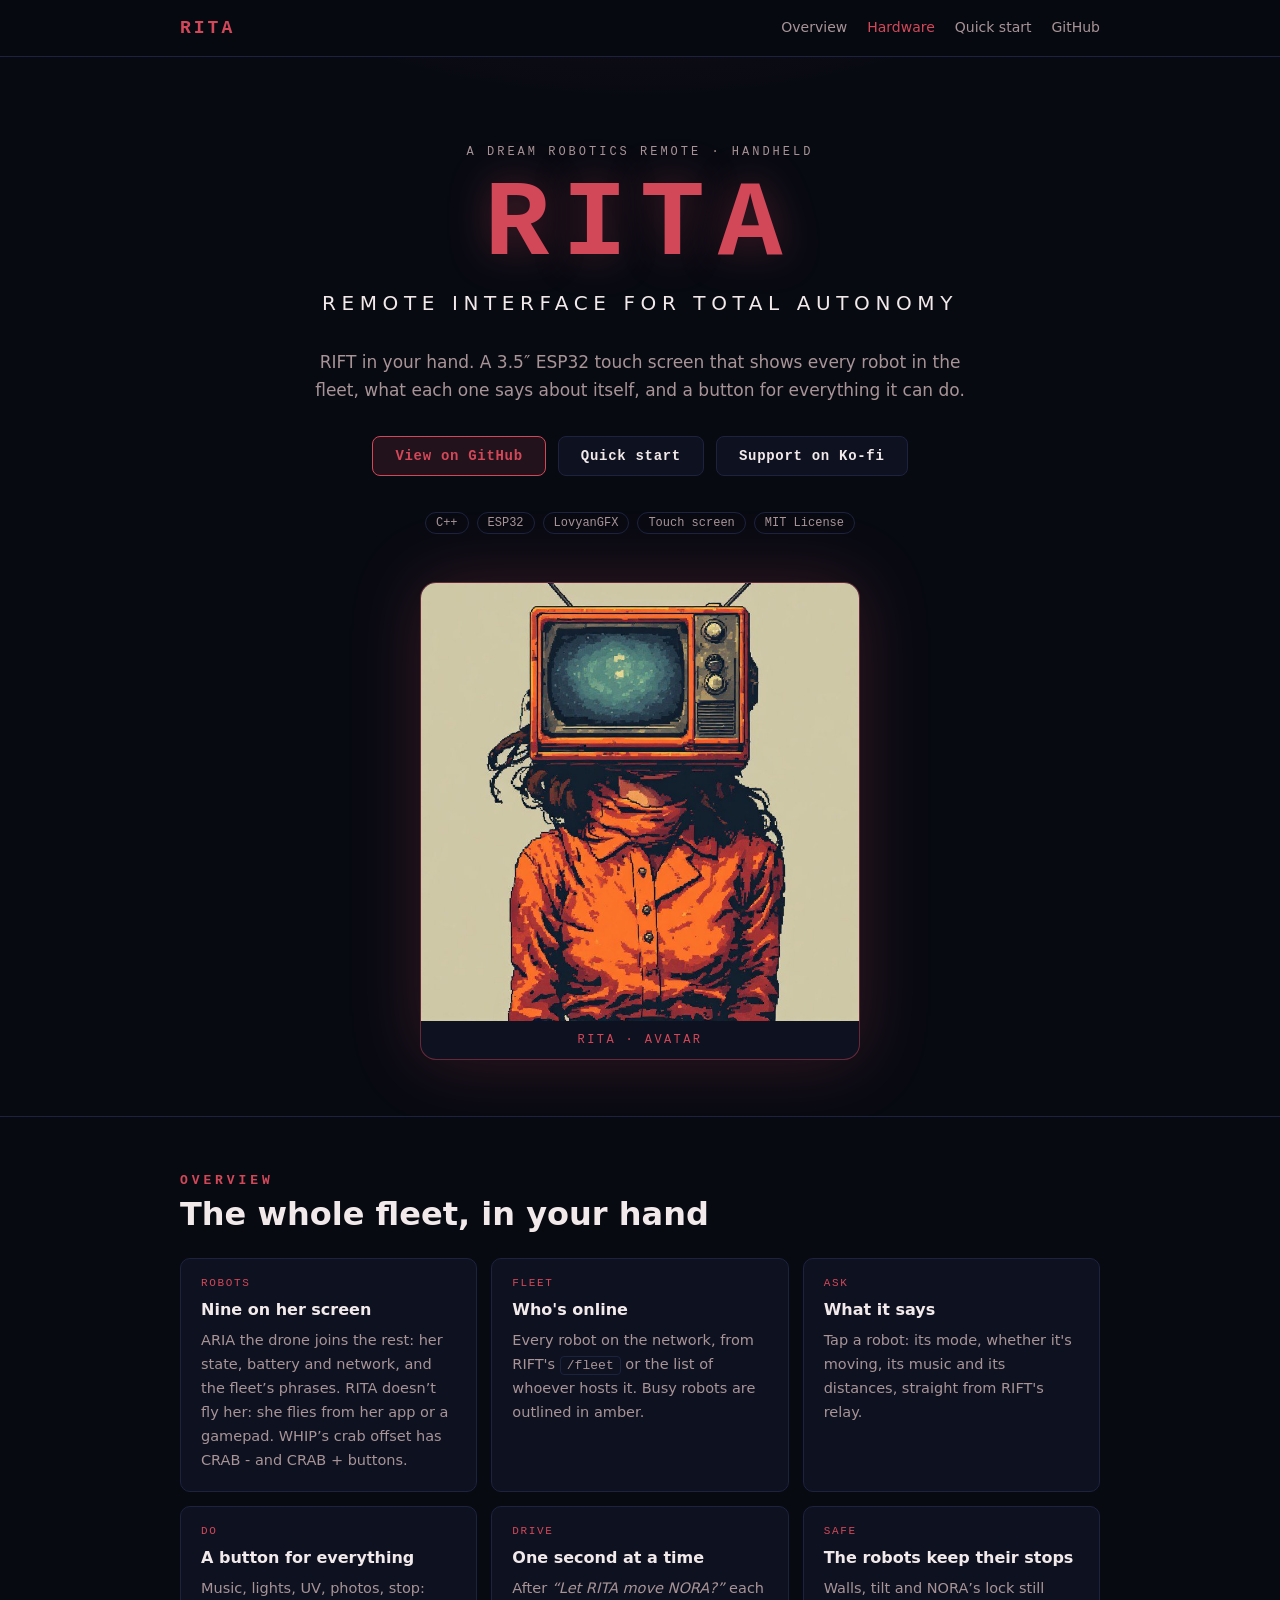
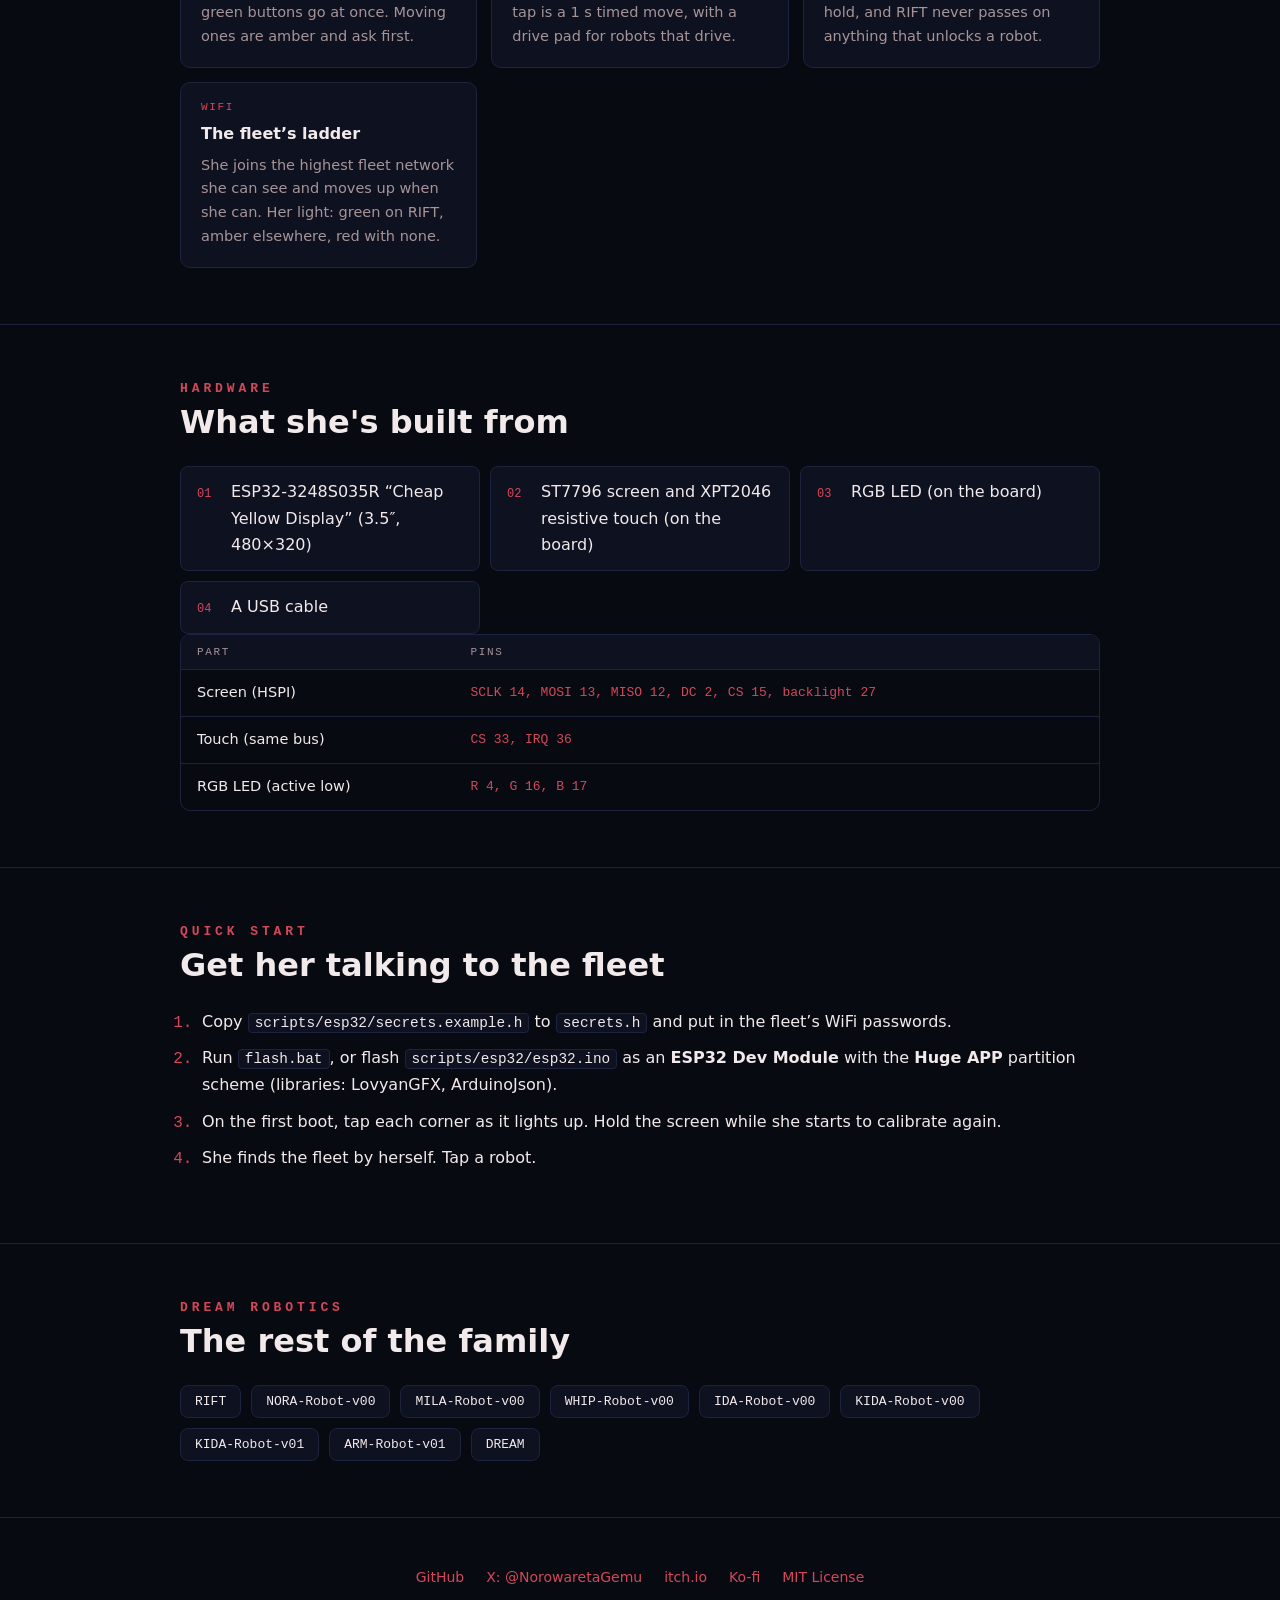
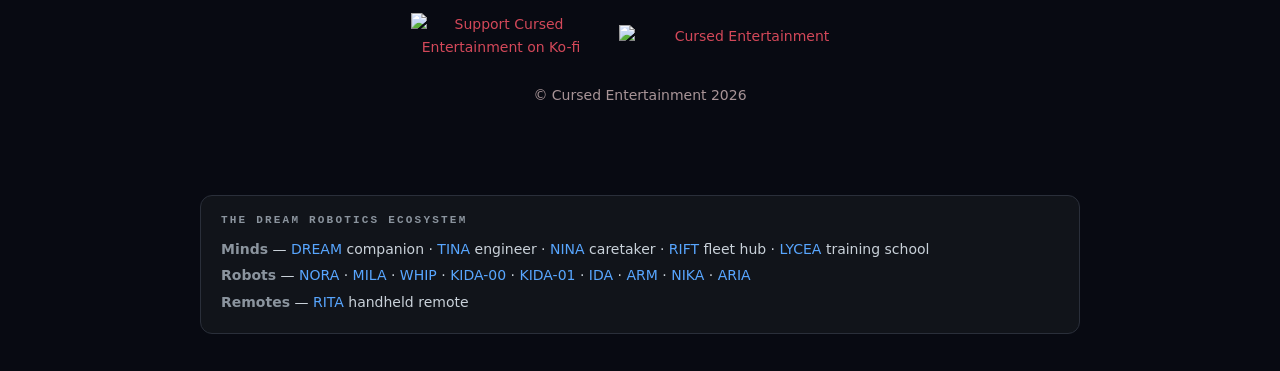
==== index.html @ f663ae36 "RITA: ARIA on her home screen (5 x 2), her state and phrases, no flying Co-Authored-By: Claude Opus " ====
<!DOCTYPE html>
<html lang="en">
<head>
<meta charset="utf-8">
<meta name="viewport" content="width=device-width, initial-scale=1">
<title>RITA — Remote Interface for Total Autonomy</title>
<meta name="description" content="RITA is a 3.5-inch ESP32 touch-screen remote for the DREAM Robotics fleet: every robot online, what each one says, and a button for everything it can do, through RIFT.">
<meta name="color-scheme" content="dark">
<meta property="og:title" content="RITA — Remote Interface for Total Autonomy">
<meta property="og:description" content="RIFT in your hand: a 3.5-inch ESP32 touch-screen remote for the DREAM Robotics fleet.">
<meta property="og:type" content="website">
<meta property="og:image" content="images/rita_avatar.jpg">
<link rel="icon" href="site/favicon.ico" sizes="any">
<link rel="apple-touch-icon" href="site/apple-touch-icon.png">
<link rel="stylesheet" href="site/style.css">
<script src="site/site.js" defer></script>
</head>
<body>

<nav aria-label="Primary">
  <div class="wrap">
    <a class="brand" href="#top">RITA</a>
    <ul>
      <li><a href="#overview">Overview</a></li>
      <li><a href="#hardware">Hardware</a></li>
      <li><a href="#quickstart">Quick start</a></li>
      <li><a href="https://github.com/CursedPrograms/RITA">GitHub</a></li>
    </ul>
  </div>
</nav>

<header class="hero" id="top">
  <div class="wrap">
    <div class="eyebrow">A DREAM Robotics Remote &middot; Handheld</div>
    <h1>RITA</h1>
    <p class="tagline">Remote Interface for Total Autonomy</p>
    <p class="lede">RIFT in your hand. A 3.5&Prime; ESP32 touch screen that shows every robot in the fleet, what each one says about itself, and a button for everything it can do.</p>
    <div class="cta">
      <a class="btn primary" href="https://github.com/CursedPrograms/RITA">View on GitHub</a>
      <a class="btn" href="#quickstart">Quick start</a>
      <a class="btn" href="https://ko-fi.com/cursedentertainment">Support on Ko-fi</a>
    </div>
    <div class="tags" aria-label="Technologies">
      <span class="tag">C++</span>
      <span class="tag">ESP32</span>
      <span class="tag">LovyanGFX</span>
      <span class="tag">Touch screen</span>
      <span class="tag">MIT License</span>
    </div>
    <figure class="avatar">
      <img src="images/rita_avatar.jpg" alt="RITA: a girl in an orange shirt with an old orange TV for a head" width="768" height="768">
      <figcaption>RITA &middot; avatar</figcaption>
    </figure>
  </div>
</header>

<main>

<section id="overview">
  <div class="wrap">
    <h2>Overview</h2>
    <h3 class="title">The whole fleet, in your hand</h3>
    <div class="grid cols-3">
      <div class="card">
        <span class="k">Robots</span>
        <h4>Nine on her screen</h4>
        <p>ARIA the drone joins the rest: her state, battery and network, and the fleet&rsquo;s phrases. RITA doesn&rsquo;t fly her: she flies from her app or a gamepad. WHIP&rsquo;s crab offset has CRAB - and CRAB + buttons.</p>
      </div>
      <div class="card">
        <span class="k">Fleet</span>
        <h4>Who's online</h4>
        <p>Every robot on the network, from RIFT's <code>/fleet</code> or the list of whoever hosts it. Busy robots are outlined in amber.</p>
      </div>
      <div class="card">
        <span class="k">Ask</span>
        <h4>What it says</h4>
        <p>Tap a robot: its mode, whether it's moving, its music and its distances, straight from RIFT's relay.</p>
      </div>
      <div class="card">
        <span class="k">Do</span>
        <h4>A button for everything</h4>
        <p>Music, lights, UV, photos, stop: green buttons go at once. Moving ones are amber and ask first.</p>
      </div>
      <div class="card">
        <span class="k">Drive</span>
        <h4>One second at a time</h4>
        <p>After <em>&ldquo;Let RITA move NORA?&rdquo;</em> each tap is a 1&nbsp;s timed move, with a drive pad for robots that drive.</p>
      </div>
      <div class="card">
        <span class="k">Safe</span>
        <h4>The robots keep their stops</h4>
        <p>Walls, tilt and NORA&rsquo;s lock still hold, and RIFT never passes on anything that unlocks a robot.</p>
      </div>
      <div class="card">
        <span class="k">WiFi</span>
        <h4>The fleet&rsquo;s ladder</h4>
        <p>She joins the highest fleet network she can see and moves up when she can. Her light: green on RIFT, amber elsewhere, red with none.</p>
      </div>
    </div>
  </div>
</section>

<section id="hardware">
  <div class="wrap">
    <h2>Hardware</h2>
    <h3 class="title">What she's built from</h3>
    <ol class="parts">
      <li><span class="n">01</span> ESP32-3248S035R &ldquo;Cheap Yellow Display&rdquo; (3.5&Prime;, 480&times;320)</li>
      <li><span class="n">02</span> ST7796 screen and XPT2046 resistive touch (on the board)</li>
      <li><span class="n">03</span> RGB LED (on the board)</li>
      <li><span class="n">04</span> A USB cable</li>
    </ol>
    <div class="table-wrap">
      <table>
        <thead><tr><th>Part</th><th>Pins</th></tr></thead>
        <tbody>
          <tr><td>Screen (HSPI)</td><td class="mono">SCLK 14, MOSI 13, MISO 12, DC 2, CS 15, backlight 27</td></tr>
          <tr><td>Touch (same bus)</td><td class="mono">CS 33, IRQ 36</td></tr>
          <tr><td>RGB LED (active low)</td><td class="mono">R 4, G 16, B 17</td></tr>
        </tbody>
      </table>
    </div>
  </div>
</section>

<section id="quickstart">
  <div class="wrap">
    <h2>Quick start</h2>
    <h3 class="title">Get her talking to the fleet</h3>
    <ol class="steps">
      <li>Copy <code>scripts/esp32/secrets.example.h</code> to <code>secrets.h</code> and put in the fleet&rsquo;s WiFi passwords.</li>
      <li>Run <code>flash.bat</code>, or flash <code>scripts/esp32/esp32.ino</code> as an <b>ESP32 Dev Module</b> with the <b>Huge APP</b> partition scheme (libraries: LovyanGFX, ArduinoJson).</li>
      <li>On the first boot, tap each corner as it lights up. Hold the screen while she starts to calibrate again.</li>
      <li>She finds the fleet by herself. Tap a robot.</li>
    </ol>
  </div>
</section>

<section id="related">
  <div class="wrap">
    <h2>DREAM Robotics</h2>
    <h3 class="title">The rest of the family</h3>
    <div class="related">
      <a href="https://github.com/CursedPrograms/RIFT">RIFT</a>
      <a href="https://github.com/CursedPrograms/NORA-Robot-v00">NORA-Robot-v00</a>
      <a href="https://github.com/CursedPrograms/MILA-Robot-v00">MILA-Robot-v00</a>
      <a href="https://github.com/CursedPrograms/WHIP-Robot-v00">WHIP-Robot-v00</a>
      <a href="https://github.com/CursedPrograms/IDA-Robot-v00">IDA-Robot-v00</a>
      <a href="https://github.com/CursedPrograms/KIDA-Robot-v00">KIDA-Robot-v00</a>
      <a href="https://github.com/CursedPrograms/KIDA-Robot-v01">KIDA-Robot-v01</a>
      <a href="https://github.com/CursedPrograms/ARM-Robot-v01">ARM-Robot-v01</a>
      <a href="https://github.com/CursedPrograms/DREAM">DREAM</a>
    </div>
  </div>
</section>

</main>

<footer>
  <div class="wrap">
    <div class="links">
      <a href="https://github.com/CursedPrograms/RITA">GitHub</a>
      <a href="https://x.com/NorowaretaGemu">X: @NorowaretaGemu</a>
      <a href="https://cursed-entertainment.itch.io/">itch.io</a>
      <a href="https://ko-fi.com/cursedentertainment">Ko-fi</a>
      <a href="https://github.com/CursedPrograms/RITA/blob/main/LICENSE">MIT License</a>
    </div>

    <div class="logos">
      <a href="https://ko-fi.com/cursedentertainment">
        <img src="https://ko-fi.com/img/githubbutton_sm.svg" alt="Support Cursed Entertainment on Ko-fi" width="180" loading="lazy">
      </a>
      <a href="https://cursed-entertainment.itch.io/">
        <img src="https://github.com/CursedPrograms/cursedentertainment/raw/main/images/logos/logo-wide-grey.png" alt="Cursed Entertainment" width="250" loading="lazy">
      </a>
    </div>

    <div>&copy; Cursed Entertainment 2026</div>
  </div>
</footer>

<!-- DREAM-ECOSYSTEM:START -->
<section class="eco">
  <div class="eco-title">The DREAM Robotics ecosystem</div>
  <div><strong>Minds</strong> — <a href="https://github.com/CursedPrograms/DREAM">DREAM</a> companion · <a href="https://github.com/CursedPrograms/TINA">TINA</a> engineer · <a href="https://github.com/CursedPrograms/NINA">NINA</a> caretaker · <a href="https://github.com/CursedPrograms/RIFT">RIFT</a> fleet hub · <a href="https://github.com/CursedPrograms/LYCEA">LYCEA</a> training school</div>
  <div><strong>Robots</strong> — <a href="https://github.com/CursedPrograms/NORA-Robot-v00">NORA</a> · <a href="https://github.com/CursedPrograms/MILA-Robot-v00">MILA</a> · <a href="https://github.com/CursedPrograms/WHIP-Robot-v00">WHIP</a> · <a href="https://github.com/CursedPrograms/KIDA-Robot-v00">KIDA-00</a> · <a href="https://github.com/CursedPrograms/KIDA-Robot-v01">KIDA-01</a> · <a href="https://github.com/CursedPrograms/IDA-Robot-v00">IDA</a> · <a href="https://github.com/CursedPrograms/ARM-Robot-v01">ARM</a> · <a href="https://github.com/CursedPrograms/NIKA-Robot-v00">NIKA</a> · <a href="https://github.com/CursedPrograms/ARIA-Robot-v00">ARIA</a></div>
  <div><strong>Remotes</strong> — <a href="https://github.com/CursedPrograms/RITA">RITA</a> handheld remote</div>
</section>
<!-- DREAM-ECOSYSTEM:END -->
</body>
</html>
---- site/style.css ----
/* DREAM Robotics site stylesheet. Colours come from colour_scheme.xml
   (regenerate the site after editing it); layout is shared by every robot. */
:root {
  --bg: #080A12;
  --panel: #0E1120;
  --border: #1D223F;
  --accent: #D34859;
  --accent2: #1A7BD9;
  --green: #00ff88;
  --text: #F2E9EA;
  --sub: #A89497;
  --glow: 211, 72, 89;
  --glow2: 26, 123, 217;
  --mono: ui-monospace, "Cascadia Code", Consolas, "SF Mono", Menlo, monospace;
  --sans: system-ui, -apple-system, "Segoe UI", Roboto, sans-serif;
}
* { box-sizing: border-box; }
html { scroll-behavior: smooth; }
body {
  margin: 0;
  background: var(--bg);
  color: var(--text);
  font: 16px/1.65 var(--sans);
  -webkit-font-smoothing: antialiased;
}
a { color: var(--accent); text-decoration: none; }
a:hover { text-decoration: underline; }
a:focus-visible, .btn:focus-visible { outline: 2px solid var(--accent); outline-offset: 3px; border-radius: 4px; }
code, pre, .mono { font-family: var(--mono); }
.wrap { max-width: 960px; margin: 0 auto; padding: 0 20px; }

/* nav */
nav {
  position: sticky; top: 0; z-index: 10;
  background: rgba(8, 10, 18, .85);
  backdrop-filter: blur(8px);
  border-bottom: 1px solid var(--border);
}
nav .wrap { display: flex; align-items: center; justify-content: space-between; height: 56px; gap: 16px; }
nav .brand { font: 700 18px var(--mono); letter-spacing: 3px; color: var(--accent); }
nav ul { display: flex; gap: 20px; list-style: none; margin: 0; padding: 0; font-size: 14px; }
nav ul a { color: var(--sub); }
nav ul a:hover { color: var(--text); text-decoration: none; }
@media (max-width: 640px) { nav ul li:not(:last-child) { display: none; } }

/* hero */
header.hero { padding: 88px 0 56px; text-align: center; position: relative; overflow: hidden; }
header.hero::before {
  content: ""; position: absolute; inset: -40% 0 auto 0; height: 520px; z-index: -1;
  background: radial-gradient(ellipse at 50% 30%, rgba(var(--glow), .16), transparent 60%),
              radial-gradient(ellipse at 75% 20%, rgba(var(--glow2), .13), transparent 55%);
}
.eyebrow { font: 12px var(--mono); letter-spacing: 3px; color: var(--sub); text-transform: uppercase; }
h1 {
  margin: 12px 0 8px;
  font: 800 clamp(56px, 12vw, 108px)/1 var(--mono);
  letter-spacing: .12em;
  color: var(--accent);
  text-shadow: 0 0 40px rgba(var(--glow), .35);
}
.tagline { font-size: clamp(15px, 2.6vw, 20px); color: var(--text); letter-spacing: .28em; text-transform: uppercase; margin: 0 0 28px; }
.lede { max-width: 660px; margin: 0 auto 32px; color: var(--sub); font-size: 17px; }
.cta { display: flex; flex-wrap: wrap; gap: 12px; justify-content: center; }
.btn {
  display: inline-block; padding: 11px 22px; border-radius: 8px;
  border: 1px solid var(--border); background: var(--panel); color: var(--text);
  font: 600 14px var(--mono); letter-spacing: .05em; transition: border-color .15s, background .15s;
}
.btn:hover { border-color: var(--accent); text-decoration: none; }
.btn.primary { background: rgba(var(--glow), .12); border-color: var(--accent); color: var(--accent); }
.tags { display: flex; flex-wrap: wrap; gap: 8px; justify-content: center; margin-top: 36px; }
.tag { font: 12px var(--mono); color: var(--sub); border: 1px solid var(--border); padding: 3px 10px; border-radius: 999px; }

/* photos */
.photos { display: grid; grid-template-columns: repeat(auto-fit, minmax(200px, 1fr)); gap: 14px; margin-top: 48px; }
.avatar { margin: 48px auto 0; max-width: 440px; background: var(--panel); border: 1px solid rgba(var(--glow), .45); border-radius: 16px; overflow: hidden; box-shadow: 0 0 70px rgba(var(--glow), .22); }
.avatar.wide { max-width: 620px; }
.avatar img { display: block; width: 100%; height: auto; }
.avatar figcaption { font: 12px var(--mono); letter-spacing: .2em; text-transform: uppercase; color: var(--accent); padding: 12px 16px; }
.photos.single { grid-template-columns: minmax(0, 380px); justify-content: center; }
.screens { display: grid; gap: 14px; grid-template-columns: repeat(auto-fill, minmax(300px, 1fr)); align-items: start; }
.screens .shot { margin: 0; }
.dot { display: inline-block; width: 10px; height: 10px; border-radius: 50%; margin-right: 8px; vertical-align: middle; }
.yes { color: var(--green); }
.no { color: #6B575A; }
nav ul a.active { color: var(--accent); }
.spaced { margin-top: 16px; }
.shot.narrow { max-width: 320px; }
.dot.red { background: #e5484d; }
.dot.green { background: #46a758; }
.dot.yellow { background: #f5d90a; }
.dot.blue { background: #3e63dd; }

/* error pages (404 / 500) */
.error { padding: 88px 0 72px; text-align: center; position: relative; overflow: hidden; }
.error::before {
  content: ""; position: absolute; inset: -30% 0 auto 0; height: 520px; z-index: -1;
  background: radial-gradient(ellipse at 50% 30%, rgba(var(--glow), .16), transparent 60%);
}
.error .face { display: block; width: 168px; height: 168px; margin: 0 auto 28px; border-radius: 50%; object-fit: cover;
  border: 2px solid rgba(var(--glow), .55); box-shadow: 0 0 60px rgba(var(--glow), .25); }
.error .code { font: 800 clamp(88px, 20vw, 168px)/1 var(--mono); letter-spacing: .08em; color: var(--accent);
  text-shadow: 0 0 40px rgba(var(--glow), .35); margin: 0 auto 12px; max-width: none; text-align: center; text-indent: .08em; }
.error h1 { font-size: clamp(22px, 4vw, 30px); letter-spacing: normal; text-shadow: none; color: var(--text); margin: 0 0 12px; font-family: var(--sans); font-weight: 700; }
.error p { color: var(--sub); max-width: 520px; margin: 0 auto 28px; }
.error code { word-break: break-all; }
.photos figure { margin: 0; background: var(--panel); border: 1px solid var(--border); border-radius: 12px; overflow: hidden; }
.photos img { display: block; width: 100%; height: auto; aspect-ratio: 1; object-fit: cover; }
.photos figcaption { font: 12px var(--mono); letter-spacing: .15em; text-transform: uppercase; color: var(--sub); padding: 10px 14px; }
.shot { margin: 24px 0 0; background: var(--panel); border: 1px solid var(--border); border-radius: 12px; overflow: hidden; }
.shot img { display: block; width: 100%; height: auto; }
.shot figcaption { font: 12px var(--mono); letter-spacing: .15em; text-transform: uppercase; color: var(--sub); padding: 10px 14px; }

/* sections */
section { padding: 56px 0; border-top: 1px solid var(--border); }
h2 { margin: 0 0 6px; font: 700 13px var(--mono); letter-spacing: .3em; text-transform: uppercase; color: var(--accent); }
h3.title { margin: 0 0 24px; font-size: clamp(24px, 4vw, 32px); line-height: 1.25; }
h3.sub { margin: 40px 0 16px; font-size: 22px; line-height: 1.25; }
p { margin: 0 0 16px; }
.muted { color: var(--sub); }

.grid { display: grid; gap: 14px; }
.grid.cols-3 { grid-template-columns: repeat(auto-fill, minmax(260px, 1fr)); }
.grid.cols-2 { grid-template-columns: repeat(auto-fill, minmax(300px, 1fr)); }
.card { background: var(--panel); border: 1px solid var(--border); border-radius: 10px; padding: 18px 20px; }
.card h4 { margin: 0 0 6px; font-size: 16px; }
.card p { margin: 0; color: var(--sub); font-size: 14.5px; }
.card .k { font: 11px var(--mono); letter-spacing: .15em; color: var(--accent); text-transform: uppercase; margin-bottom: 8px; display: block; }

/* hardware list */
.parts { list-style: none; margin: 0; padding: 0; display: grid; gap: 10px; grid-template-columns: repeat(auto-fill, minmax(260px, 1fr)); }
.parts li {
  background: var(--panel); border: 1px solid var(--border); border-radius: 8px;
  padding: 12px 16px; display: flex; align-items: baseline; gap: 12px;
}
.parts .n { font: 12px var(--mono); color: var(--accent); min-width: 22px; }

/* modes */
.mode { border-left: 3px solid var(--accent); }
.mode:nth-child(2) { border-left-color: var(--accent2); }
.mode:nth-child(3) { border-left-color: var(--green); }
.mode:nth-child(4) { border-left-color: var(--sub); }
kbd {
  font: 12px var(--mono); background: var(--bg); border: 1px solid var(--border);
  border-bottom-width: 2px; border-radius: 5px; padding: 1px 6px; color: var(--text);
}

/* code */
pre {
  background: var(--panel); border: 1px solid var(--border); border-radius: 10px;
  padding: 16px 18px; overflow-x: auto; font-size: 13.5px; line-height: 1.6; margin: 0 0 16px;
}
pre .c { color: #6B575A; }
pre .p { color: var(--accent); user-select: none; }
:not(pre) > code { background: var(--panel); border: 1px solid var(--border); border-radius: 4px; padding: 1px 6px; font-size: .9em; }

/* steps */
ol.steps { margin: 0 0 16px; padding-left: 22px; }
ol.steps li { margin-bottom: 10px; }
ol.steps li::marker { color: var(--accent); font-family: var(--mono); }

/* callout */
.note { background: rgba(var(--glow), .07); border: 1px solid rgba(var(--glow), .35); border-radius: 10px; padding: 14px 18px; margin: 16px 0 0; font-size: 14.5px; }
.note strong { color: var(--accent); }

/* table */
.table-wrap { overflow-x: auto; border: 1px solid var(--border); border-radius: 10px; }
table { border-collapse: collapse; width: 100%; font-size: 14.5px; }
th, td { text-align: left; padding: 11px 16px; border-bottom: 1px solid var(--border); }
th { font: 11px var(--mono); letter-spacing: .15em; text-transform: uppercase; color: var(--sub); background: var(--panel); white-space: nowrap; }
tr:last-child td { border-bottom: 0; }
td.mono { color: var(--accent); font-size: 13px; white-space: nowrap; }

/* related */
.related { display: flex; flex-wrap: wrap; gap: 10px; }
.related a { font: 13px var(--mono); border: 1px solid var(--border); background: var(--panel); border-radius: 8px; padding: 8px 14px; color: var(--text); }
.related a:hover { border-color: var(--accent); text-decoration: none; }

/* footer */
footer { border-top: 1px solid var(--border); padding: 48px 0 56px; text-align: center; color: var(--sub); font-size: 14px; }
footer .logos { display: flex; flex-wrap: wrap; align-items: center; justify-content: center; gap: 28px; margin: 24px 0; }
footer .logos img { display: block; height: auto; max-width: 100%; }
footer .links { display: flex; flex-wrap: wrap; gap: 8px 22px; justify-content: center; margin-bottom: 8px; }

@media (prefers-reduced-motion: reduce) { html { scroll-behavior: auto; } .btn { transition: none; } }

/* The DREAM Robotics ecosystem links (the DREAM-ECOSYSTEM block at the end of index.html) */
section.eco { max-width: 880px; margin: 32px auto; padding: 18px 20px; border: 1px solid #2a2f3a; border-radius: 12px;
  background: #11141a; color: #c9d1d9; font-family: system-ui, Segoe UI, sans-serif; font-size: 14px; line-height: 1.9; }
section.eco .eco-title { font: 600 11px ui-monospace, Consolas, monospace; letter-spacing: .2em; text-transform: uppercase;
  color: #8b949e; margin-bottom: 10px; }
section.eco strong { color: #8b949e; }
section.eco a { color: #58a6ff; text-decoration: none; }
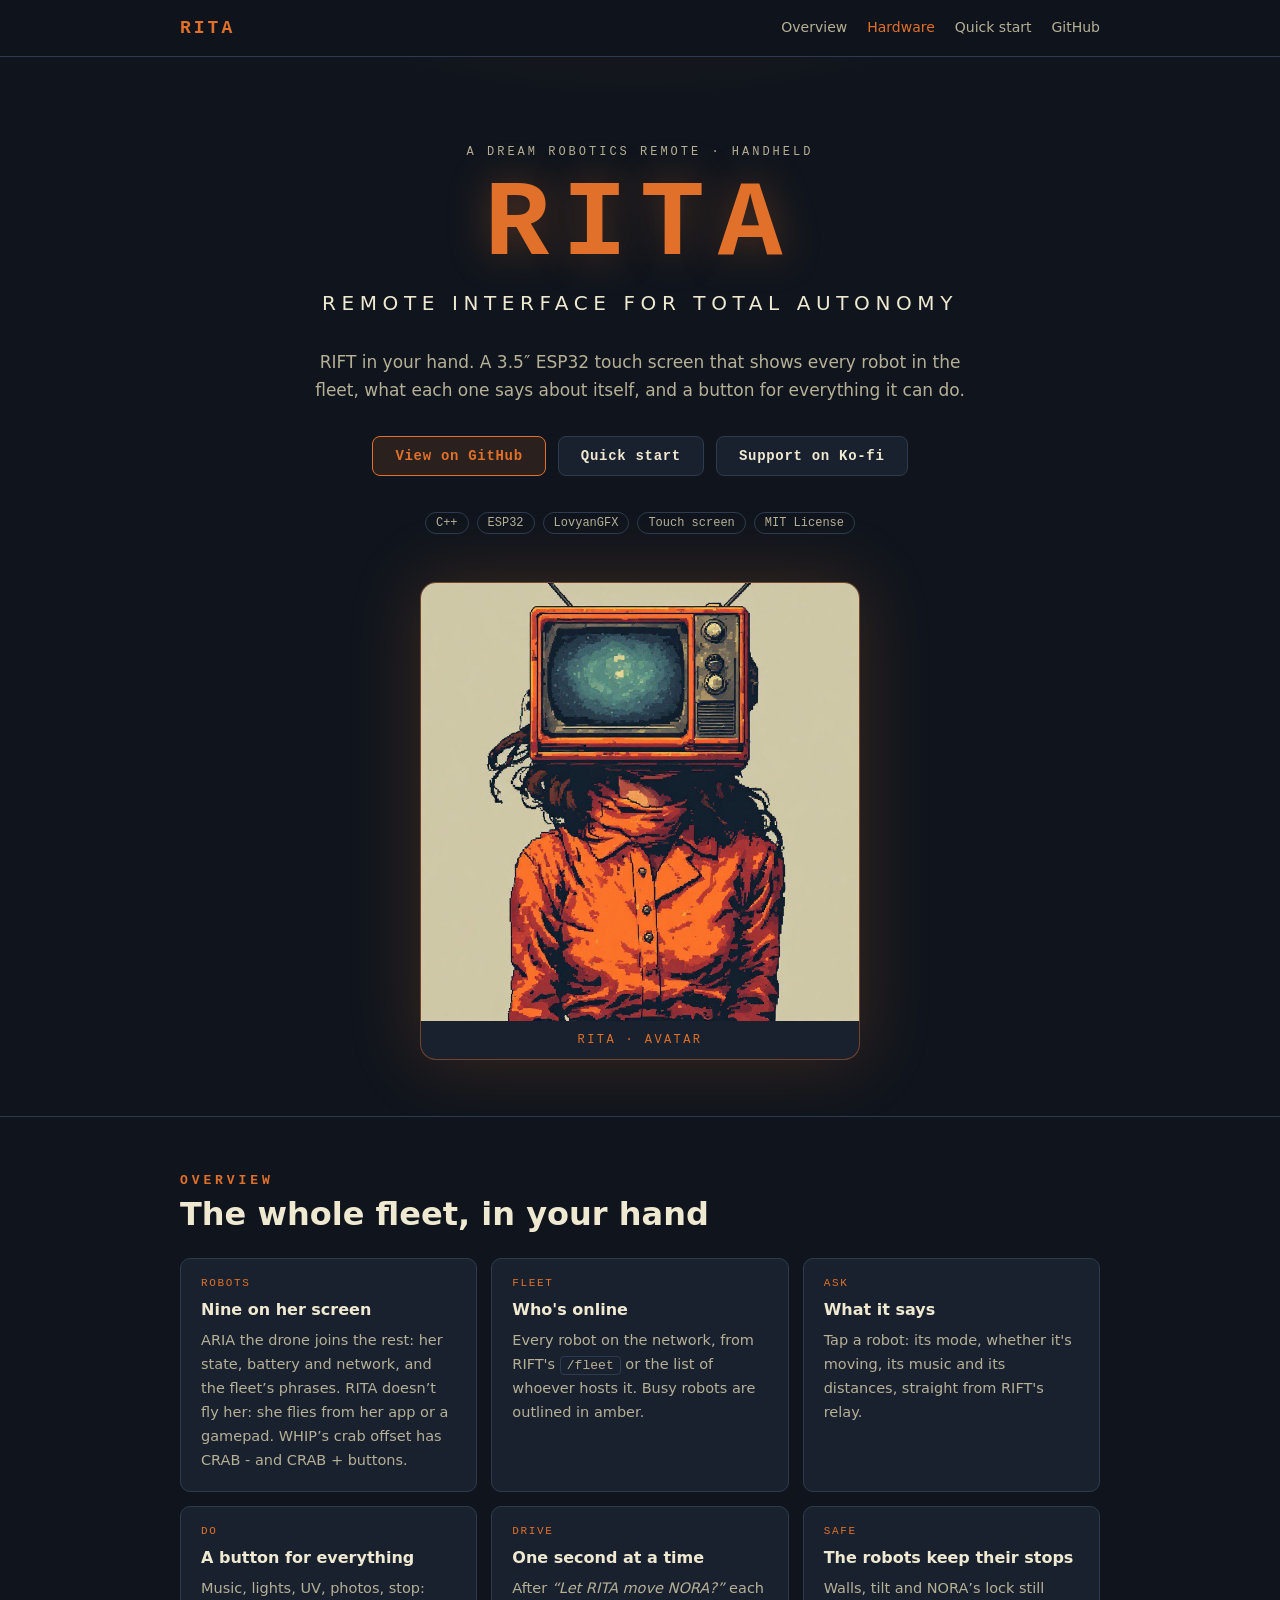
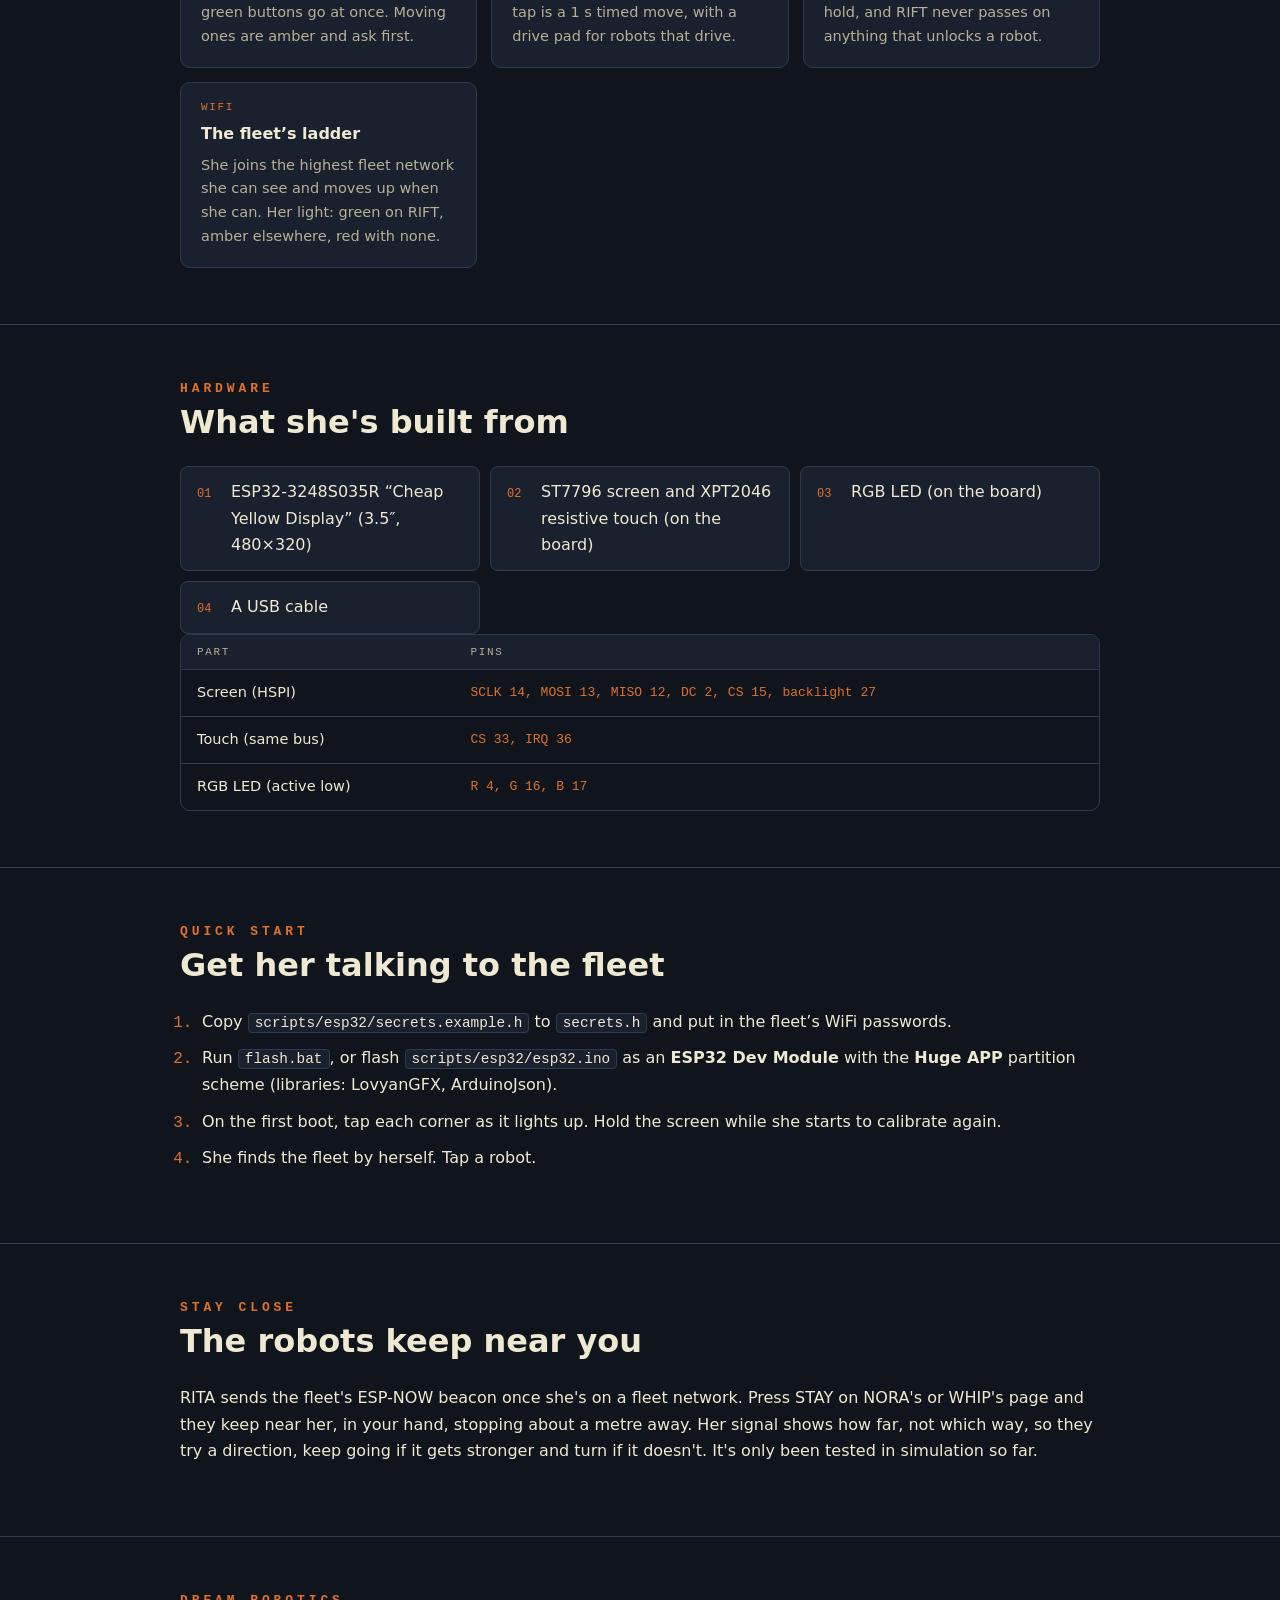
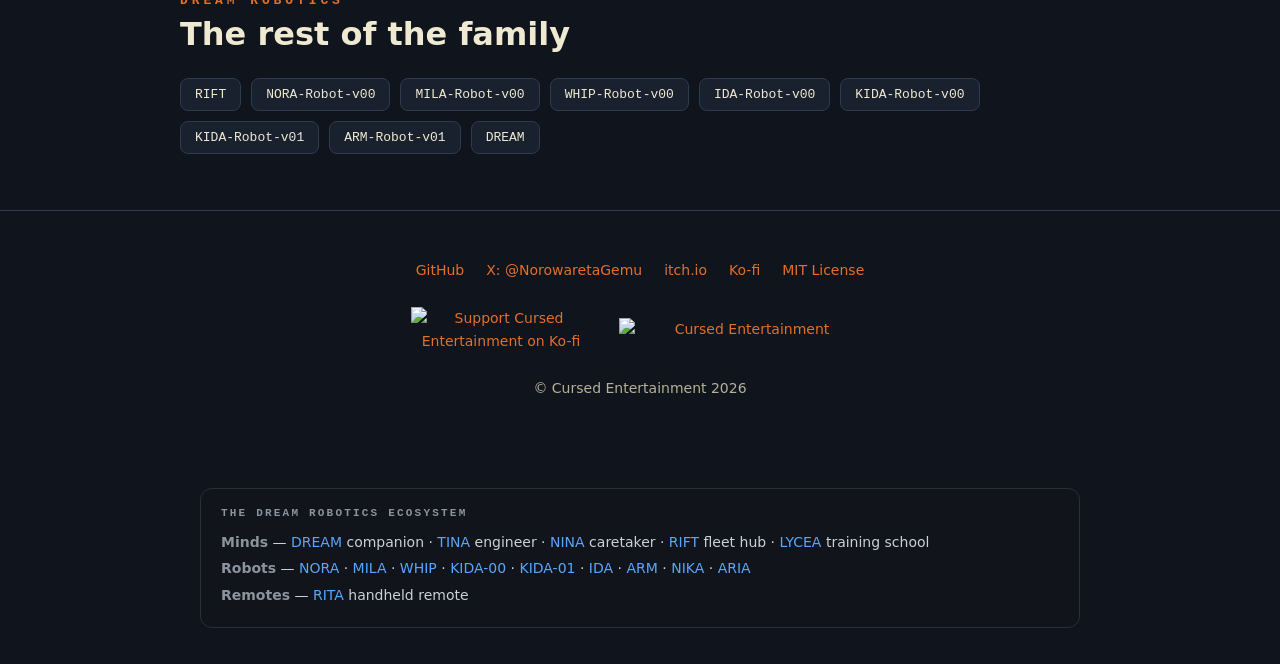
==== commit 3ee4b864: "Site and README: the Windows app and what's new Co-Authored-By: Claude Opus 5.5 <noreply@anthropic.c" ====
--- a/index.html
+++ b/index.html
@@ -136,6 +136,14 @@
   </div>
 </section>
 
+<section id="stay">
+  <div class="wrap">
+    <h2>Stay close</h2>
+    <h3 class="title">The robots keep near you</h3>
+    <p>RITA sends the fleet's ESP-NOW beacon once she's on a fleet network. Press STAY on NORA's or WHIP's page and they keep near her, in your hand, stopping about a metre away. Her signal shows how far, not which way, so they try a direction, keep going if it gets stronger and turn if it doesn't. It's only been tested in simulation so far.</p>
+  </div>
+</section>
+
 <section id="related">
   <div class="wrap">
     <h2>DREAM Robotics</h2>
@@ -182,9 +190,9 @@
 <!-- DREAM-ECOSYSTEM:START -->
 <section class="eco">
   <div class="eco-title">The DREAM Robotics ecosystem</div>
-  <div><strong>Minds</strong> — <a href="https://github.com/CursedPrograms/DREAM">DREAM</a> companion · <a href="https://github.com/CursedPrograms/TINA">TINA</a> engineer · <a href="https://github.com/CursedPrograms/NINA">NINA</a> caretaker · <a href="https://github.com/CursedPrograms/RIFT">RIFT</a> fleet hub · <a href="https://github.com/CursedPrograms/LYCEA">LYCEA</a> training school</div>
-  <div><strong>Robots</strong> — <a href="https://github.com/CursedPrograms/NORA-Robot-v00">NORA</a> · <a href="https://github.com/CursedPrograms/MILA-Robot-v00">MILA</a> · <a href="https://github.com/CursedPrograms/WHIP-Robot-v00">WHIP</a> · <a href="https://github.com/CursedPrograms/KIDA-Robot-v00">KIDA-00</a> · <a href="https://github.com/CursedPrograms/KIDA-Robot-v01">KIDA-01</a> · <a href="https://github.com/CursedPrograms/IDA-Robot-v00">IDA</a> · <a href="https://github.com/CursedPrograms/ARM-Robot-v01">ARM</a> · <a href="https://github.com/CursedPrograms/NIKA-Robot-v00">NIKA</a> · <a href="https://github.com/CursedPrograms/ARIA-Robot-v00">ARIA</a></div>
-  <div><strong>Remotes</strong> — <a href="https://github.com/CursedPrograms/RITA">RITA</a> handheld remote</div>
+  <div><strong>Minds</strong> — <a href="https://cursedprograms.github.io/DREAM/">DREAM</a> companion · <a href="https://cursedprograms.github.io/TINA/">TINA</a> engineer · <a href="https://cursedprograms.github.io/NINA/">NINA</a> caretaker · <a href="https://cursedprograms.github.io/RIFT/">RIFT</a> fleet hub · <a href="https://github.com/CursedPrograms/LYCEA">LYCEA</a> training school</div>
+  <div><strong>Robots</strong> — <a href="https://cursedprograms.github.io/NORA-Robot-v00/">NORA</a> · <a href="https://cursedprograms.github.io/MILA-Robot-v00/">MILA</a> · <a href="https://cursedprograms.github.io/WHIP-Robot-v00/">WHIP</a> · <a href="https://cursedprograms.github.io/KIDA-Robot-v00/">KIDA-00</a> · <a href="https://cursedprograms.github.io/KIDA-Robot-v01/">KIDA-01</a> · <a href="https://cursedprograms.github.io/IDA-Robot-v00/">IDA</a> · <a href="https://cursedprograms.github.io/ARM-Robot-v01/">ARM</a> · <a href="https://cursedprograms.github.io/NIKA-Robot-v00/">NIKA</a> · <a href="https://cursedprograms.github.io/ARIA-Robot-v00/">ARIA</a></div>
+  <div><strong>Remotes</strong> — <a href="https://cursedprograms.github.io/RITA/">RITA</a> handheld remote</div>
 </section>
 <!-- DREAM-ECOSYSTEM:END -->
 </body>
--- a/site/style.css
+++ b/site/style.css
@@ -1,16 +1,16 @@
 /* DREAM Robotics site stylesheet. Colours come from colour_scheme.xml
    (regenerate the site after editing it); layout is shared by every robot. */
 :root {
-  --bg: #080A12;
-  --panel: #0E1120;
-  --border: #1D223F;
-  --accent: #D34859;
-  --accent2: #1A7BD9;
-  --green: #00ff88;
-  --text: #F2E9EA;
-  --sub: #A89497;
-  --glow: 211, 72, 89;
-  --glow2: 26, 123, 217;
+  --bg: #10151D;
+  --panel: #19212E;
+  --border: #2E3B4E;
+  --accent: #E0702A;
+  --accent2: #4FB0A5;
+  --green: #4FB0A5;
+  --text: #EFE9D2;
+  --sub: #B6B097;
+  --glow: 224, 112, 42;
+  --glow2: 79, 176, 165;
   --mono: ui-monospace, "Cascadia Code", Consolas, "SF Mono", Menlo, monospace;
   --sans: system-ui, -apple-system, "Segoe UI", Roboto, sans-serif;
 }
@@ -32,7 +32,7 @@
 /* nav */
 nav {
   position: sticky; top: 0; z-index: 10;
-  background: rgba(8, 10, 18, .85);
+  background: rgba(16, 21, 29, .85);
   backdrop-filter: blur(8px);
   border-bottom: 1px solid var(--border);
 }
@@ -82,7 +82,7 @@
 .screens .shot { margin: 0; }
 .dot { display: inline-block; width: 10px; height: 10px; border-radius: 50%; margin-right: 8px; vertical-align: middle; }
 .yes { color: var(--green); }
-.no { color: #6B575A; }
+.no { color: #7C7A68; }
 nav ul a.active { color: var(--accent); }
 .spaced { margin-top: 16px; }
 .shot.narrow { max-width: 320px; }
@@ -150,7 +150,7 @@
   background: var(--panel); border: 1px solid var(--border); border-radius: 10px;
   padding: 16px 18px; overflow-x: auto; font-size: 13.5px; line-height: 1.6; margin: 0 0 16px;
 }
-pre .c { color: #6B575A; }
+pre .c { color: #7C7A68; }
 pre .p { color: var(--accent); user-select: none; }
 :not(pre) > code { background: var(--panel); border: 1px solid var(--border); border-radius: 4px; padding: 1px 6px; font-size: .9em; }
 
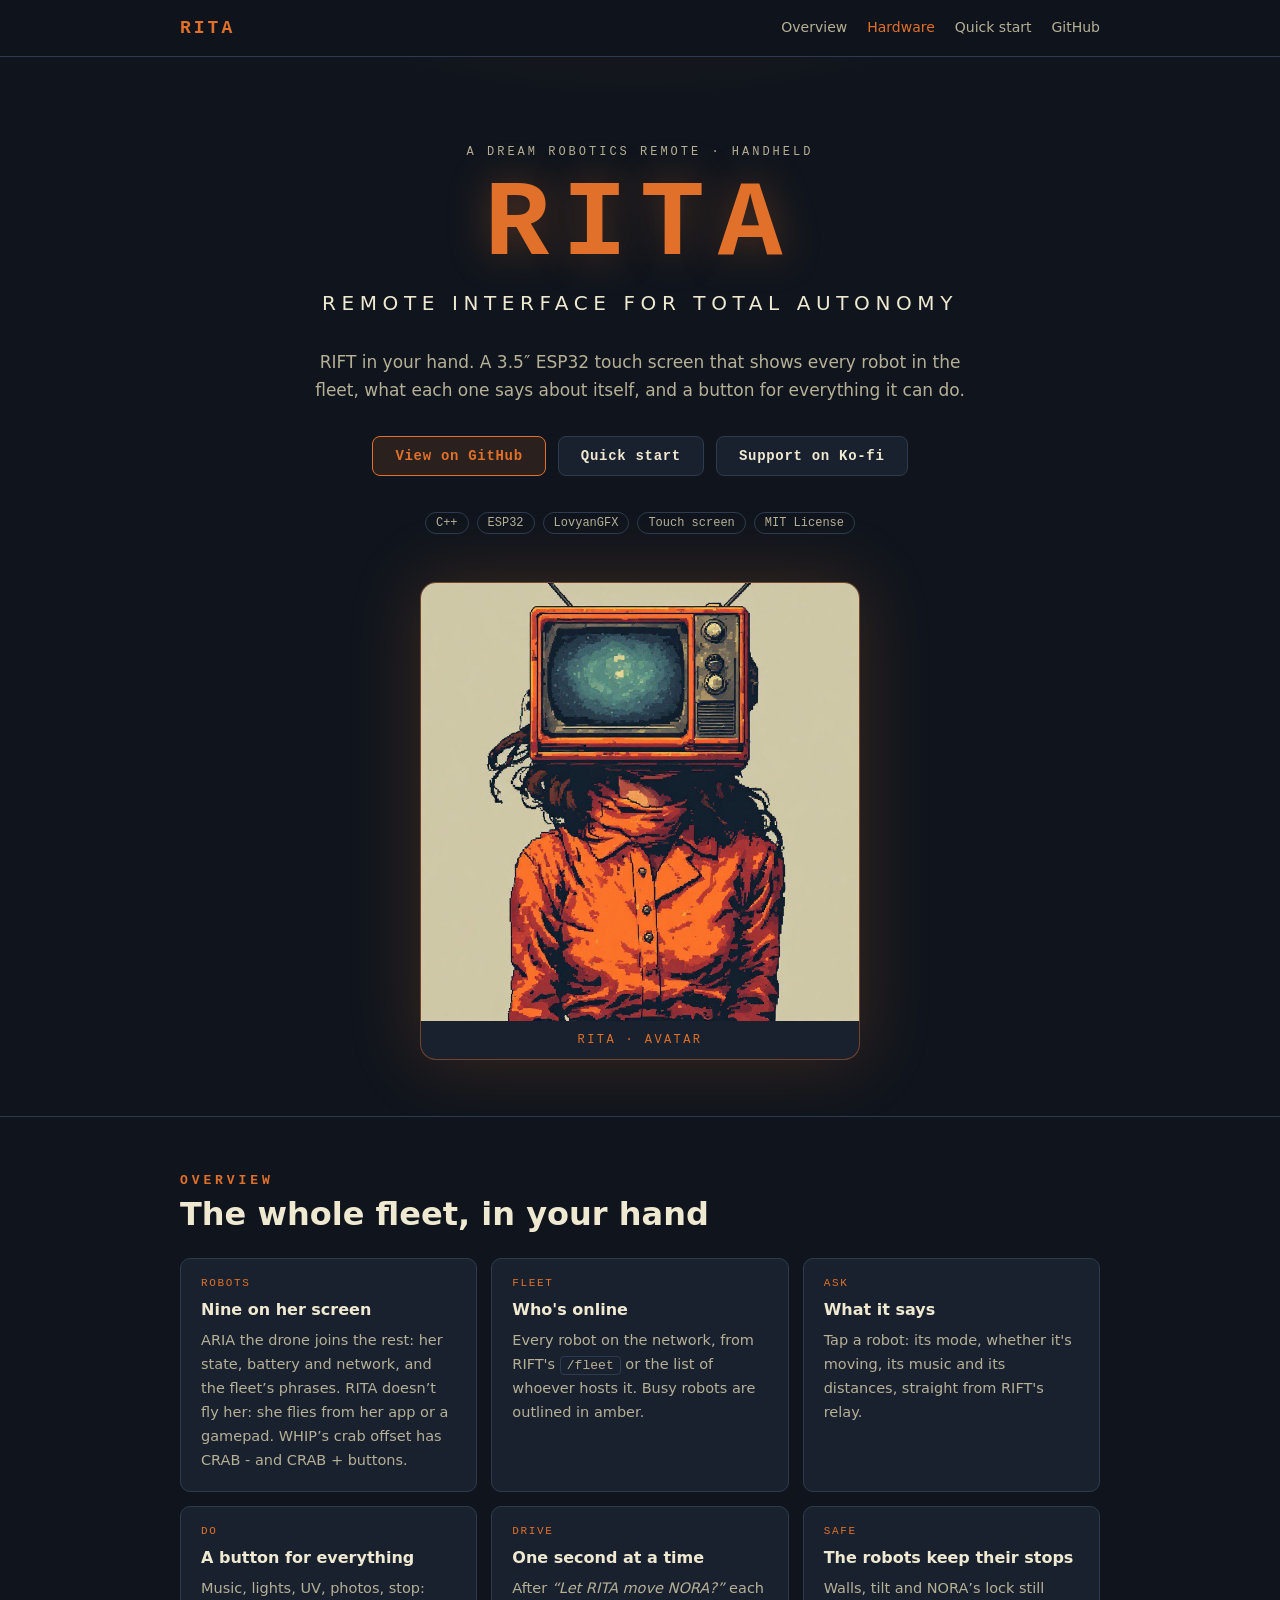
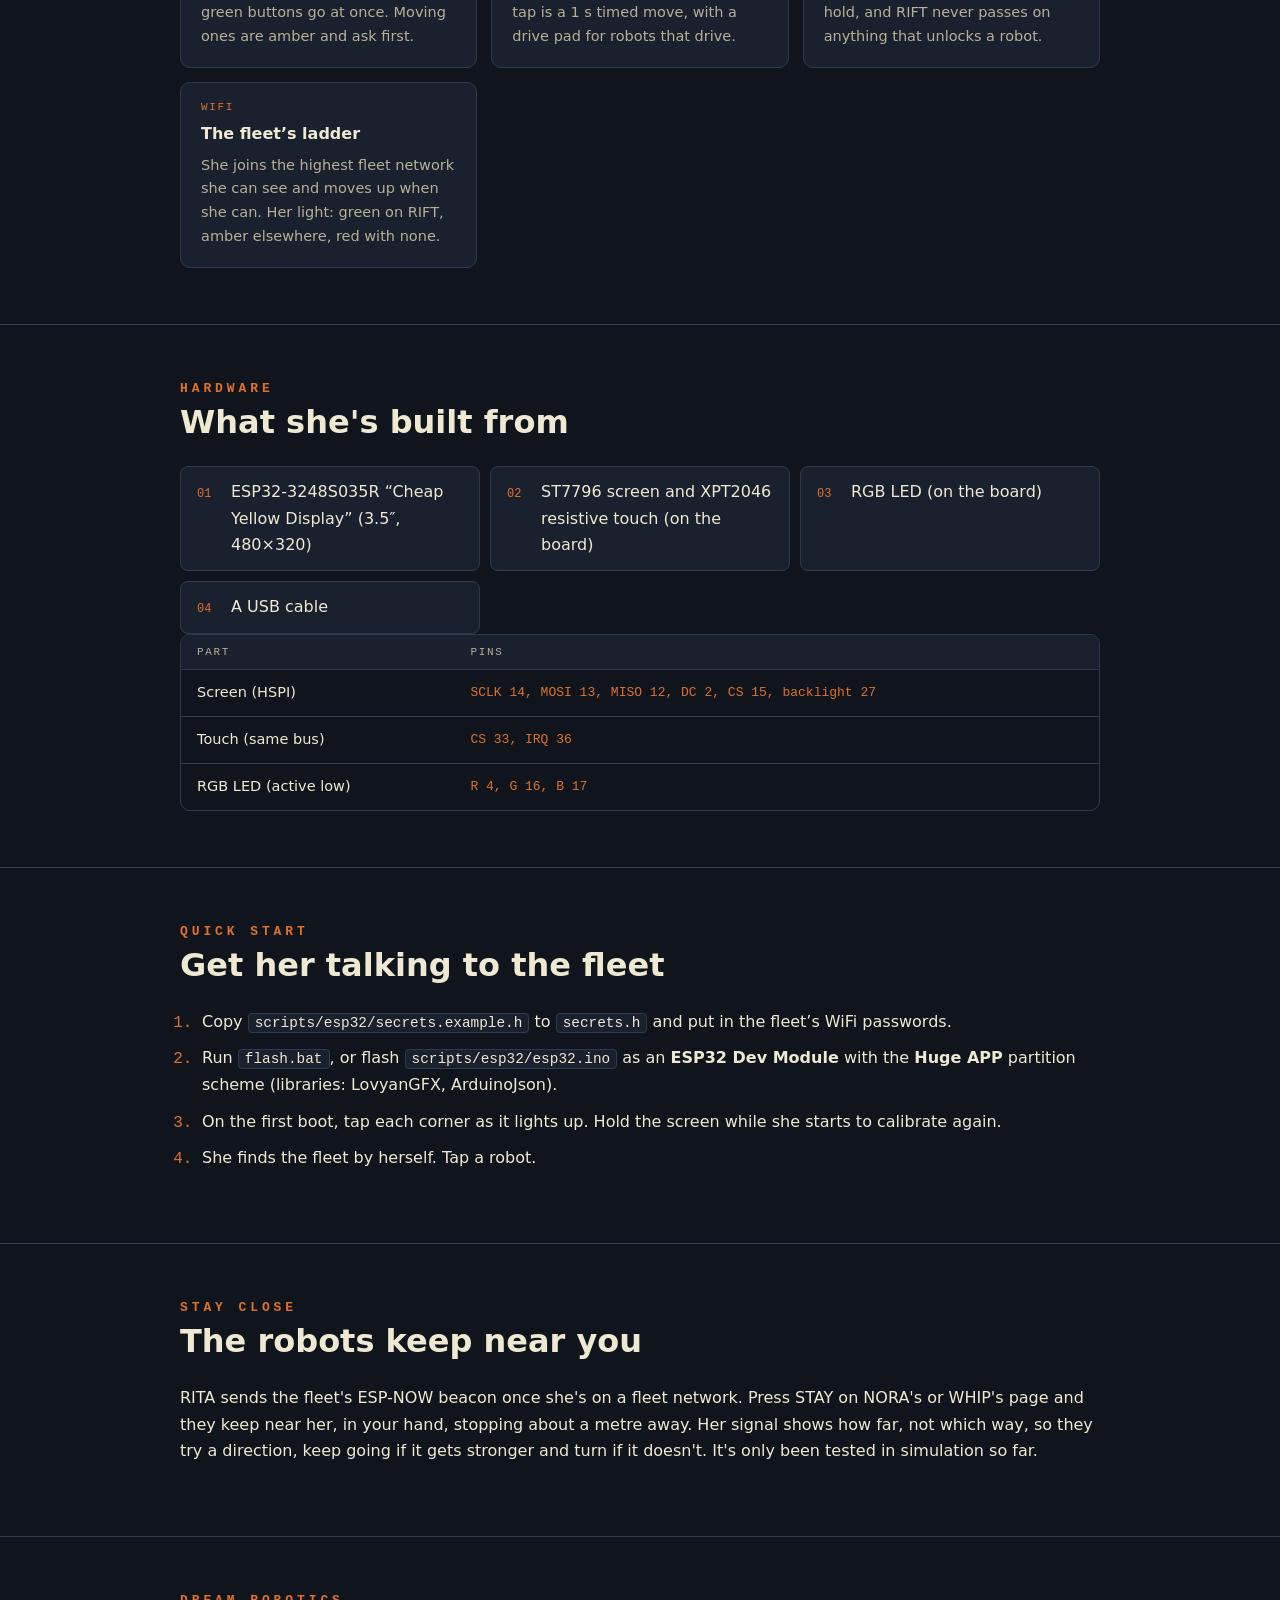
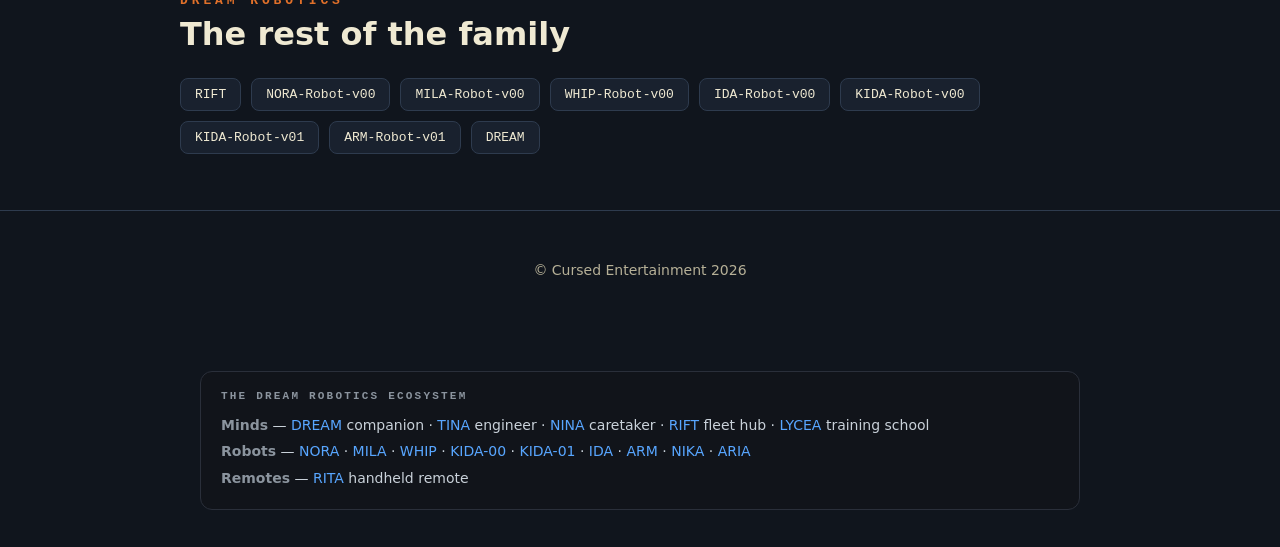
==== commit 95f71a7b: "Sites: one shared footer, from RIFT's site, with the SynthWomb logo Co-Authored-By: Claude Opus 5.5 " ====
--- a/index.html
+++ b/index.html
@@ -164,28 +164,8 @@
 
 </main>
 
-<footer>
-  <div class="wrap">
-    <div class="links">
-      <a href="https://github.com/CursedPrograms/RITA">GitHub</a>
-      <a href="https://x.com/NorowaretaGemu">X: @NorowaretaGemu</a>
-      <a href="https://cursed-entertainment.itch.io/">itch.io</a>
-      <a href="https://ko-fi.com/cursedentertainment">Ko-fi</a>
-      <a href="https://github.com/CursedPrograms/RITA/blob/main/LICENSE">MIT License</a>
-    </div>
-
-    <div class="logos">
-      <a href="https://ko-fi.com/cursedentertainment">
-        <img src="https://ko-fi.com/img/githubbutton_sm.svg" alt="Support Cursed Entertainment on Ko-fi" width="180" loading="lazy">
-      </a>
-      <a href="https://cursed-entertainment.itch.io/">
-        <img src="https://github.com/CursedPrograms/cursedentertainment/raw/main/images/logos/logo-wide-grey.png" alt="Cursed Entertainment" width="250" loading="lazy">
-      </a>
-    </div>
-
-    <div>&copy; Cursed Entertainment 2026</div>
-  </div>
-</footer>
+<footer id="site-footer">&copy; Cursed Entertainment 2026</footer>
+<script src="https://cursedprograms.github.io/RIFT/site/footer.js"></script>
 
 <!-- DREAM-ECOSYSTEM:START -->
 <section class="eco">
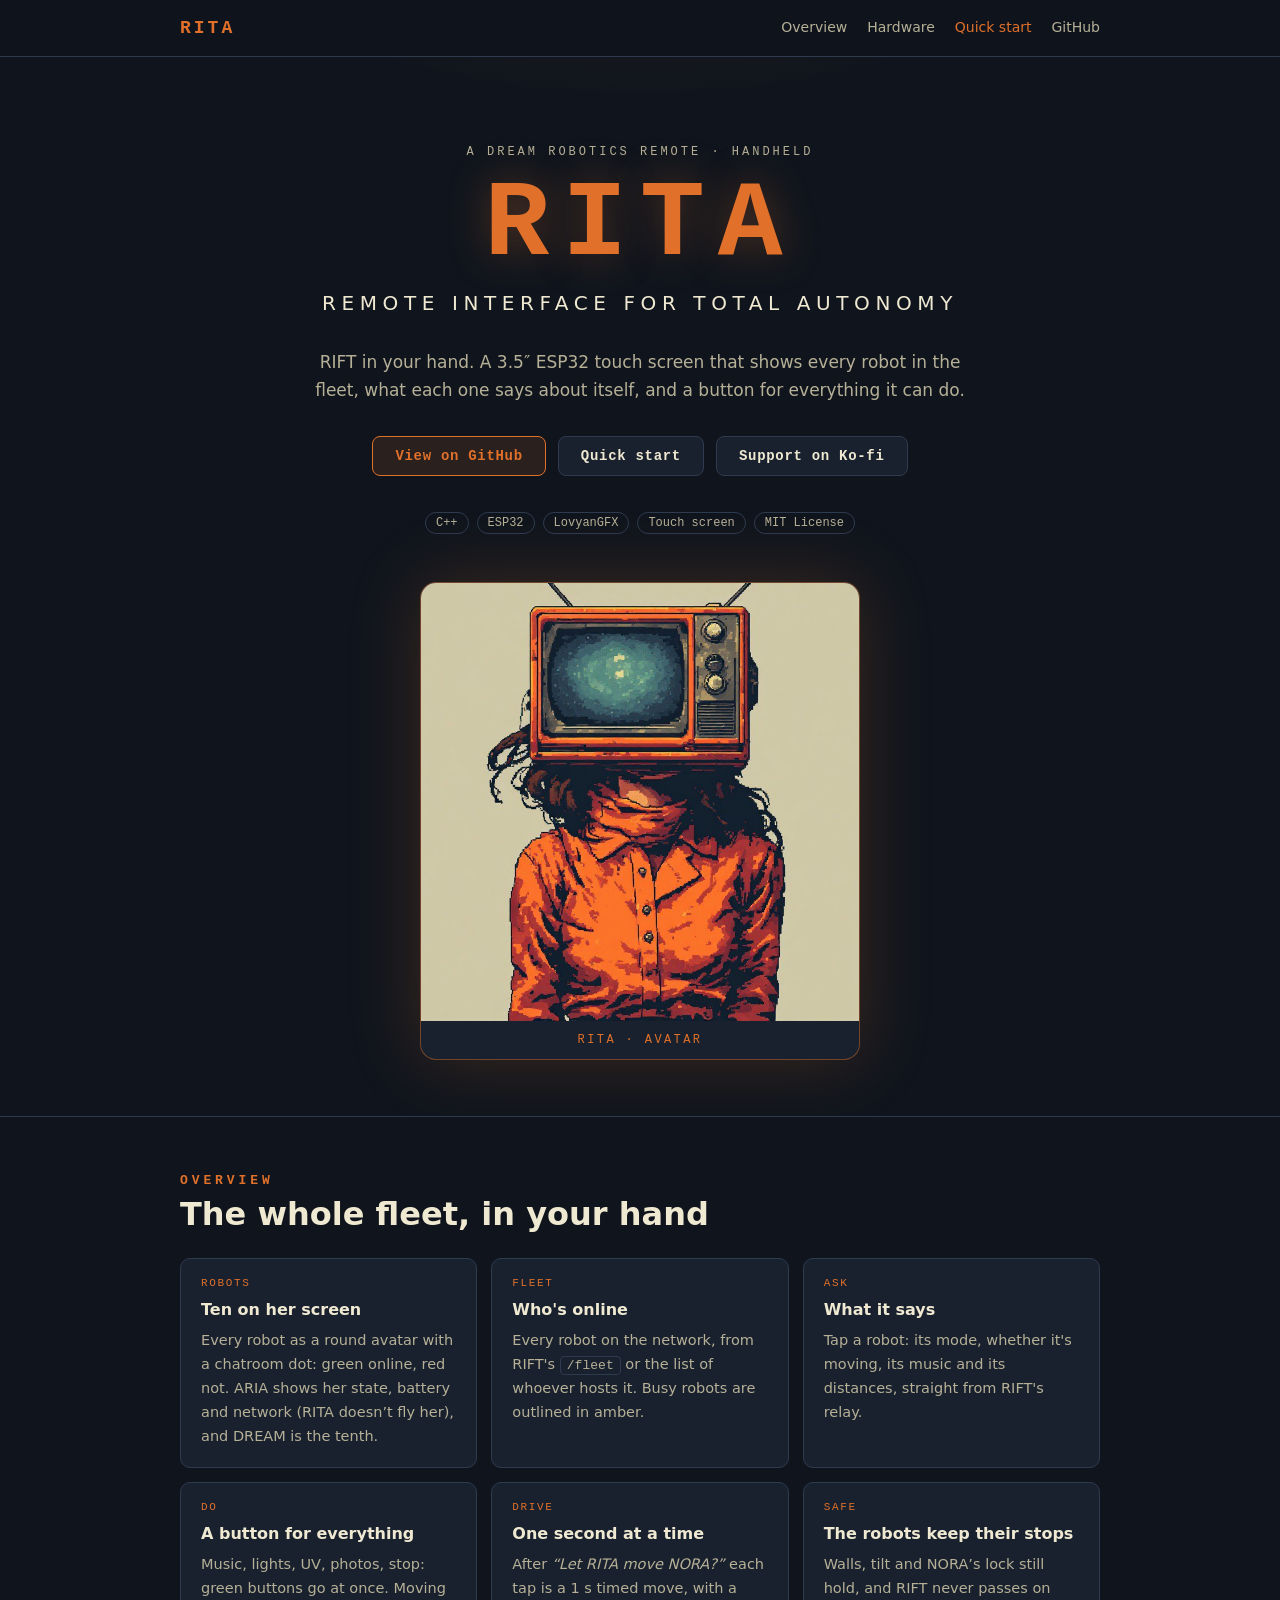
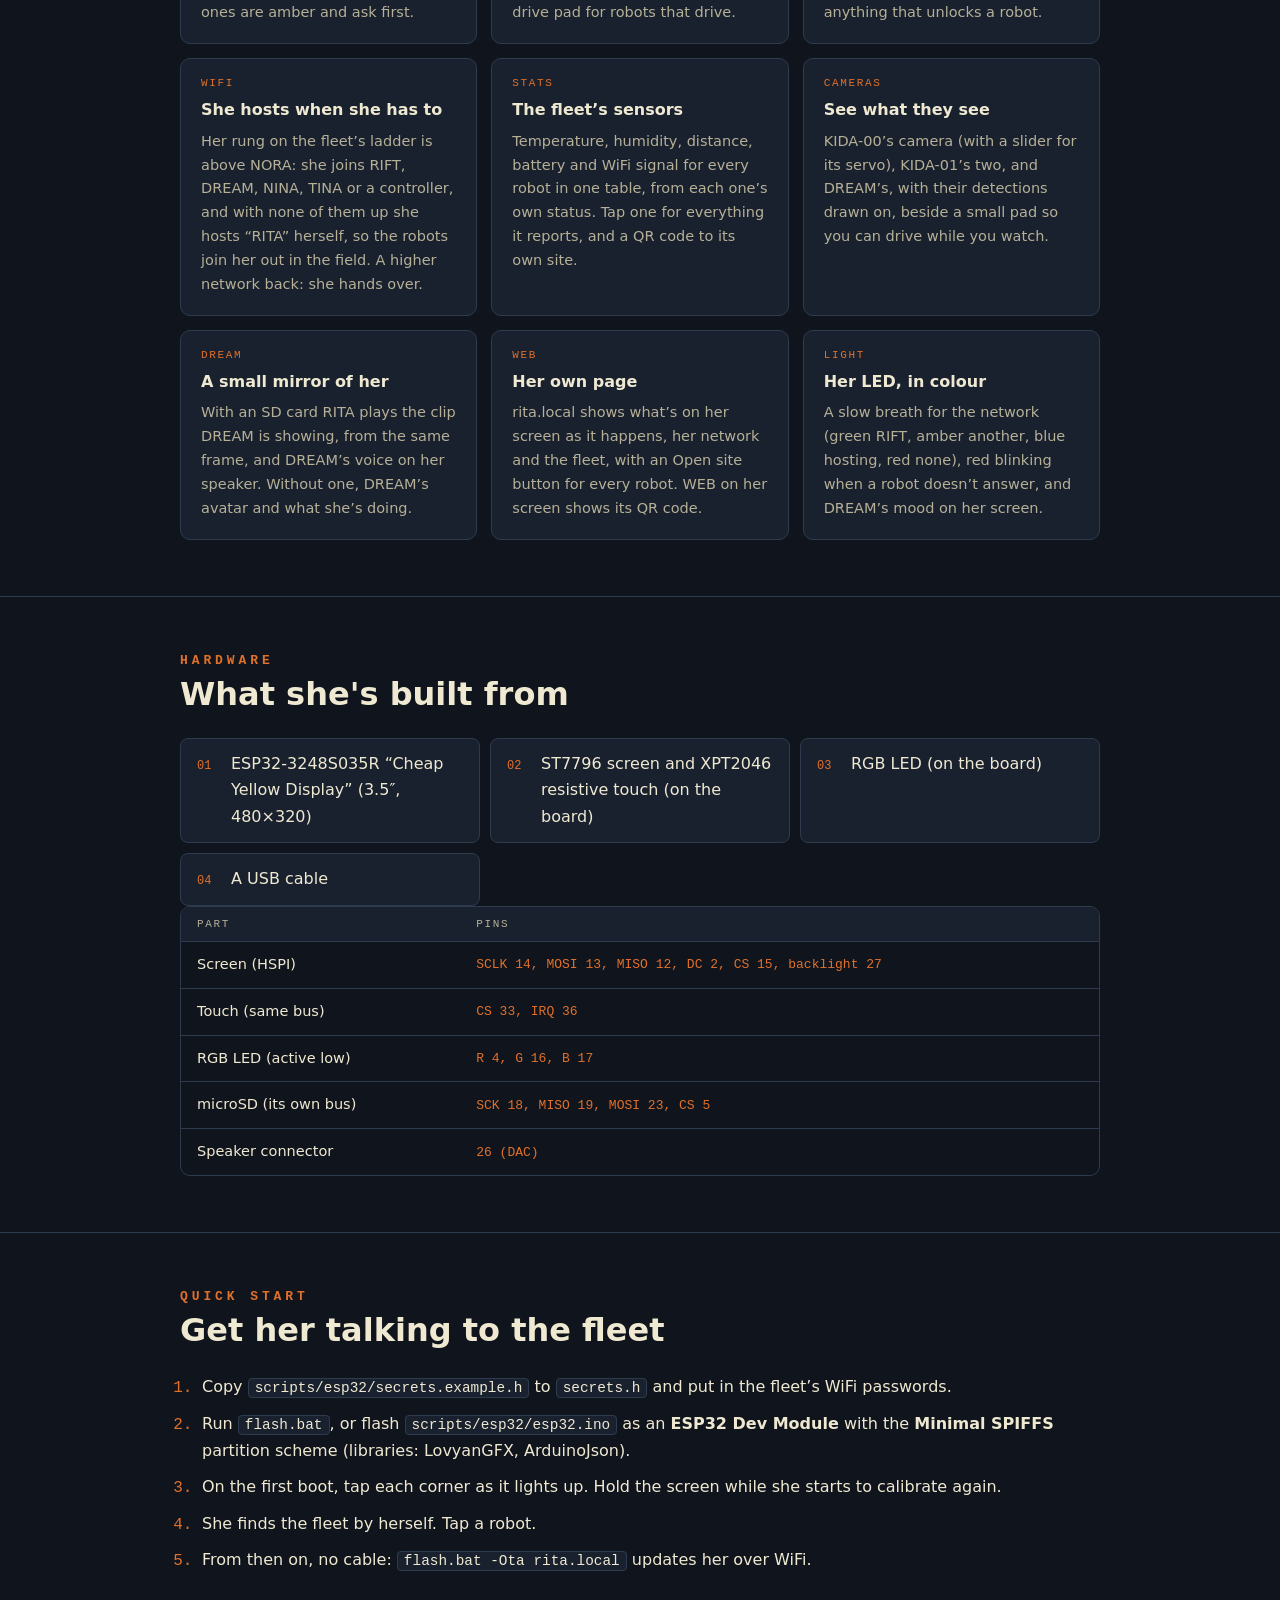
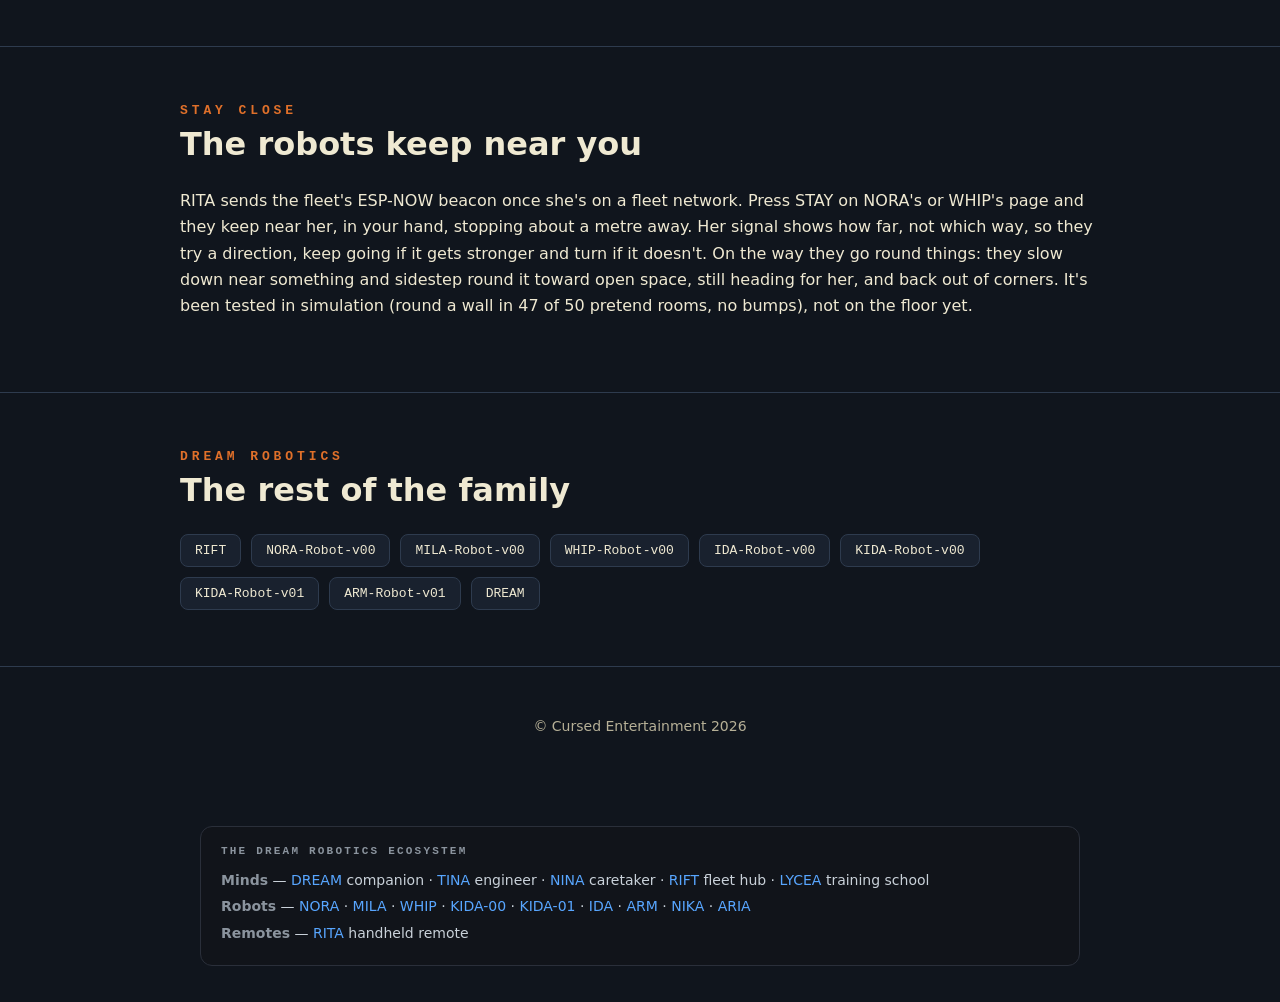
==== commit b0fffca0: "README and site catch up: hosting on the ladder, STAY CLOSE round obstacles, Minimal SPIFFS, the new" ====
--- a/index.html
+++ b/index.html
@@ -63,8 +63,8 @@
     <div class="grid cols-3">
       <div class="card">
         <span class="k">Robots</span>
-        <h4>Nine on her screen</h4>
-        <p>ARIA the drone joins the rest: her state, battery and network, and the fleet&rsquo;s phrases. RITA doesn&rsquo;t fly her: she flies from her app or a gamepad. WHIP&rsquo;s crab offset has CRAB - and CRAB + buttons.</p>
+        <h4>Ten on her screen</h4>
+        <p>Every robot as a round avatar with a chatroom dot: green online, red not. ARIA shows her state, battery and network (RITA doesn&rsquo;t fly her), and DREAM is the tenth.</p>
       </div>
       <div class="card">
         <span class="k">Fleet</span>
@@ -93,8 +93,33 @@
       </div>
       <div class="card">
         <span class="k">WiFi</span>
-        <h4>The fleet&rsquo;s ladder</h4>
-        <p>She joins the highest fleet network she can see and moves up when she can. Her light: green on RIFT, amber elsewhere, red with none.</p>
+        <h4>She hosts when she has to</h4>
+        <p>Her rung on the fleet&rsquo;s ladder is above NORA: she joins RIFT, DREAM, NINA, TINA or a controller, and with none of them up she hosts &ldquo;RITA&rdquo; herself, so the robots join her out in the field. A higher network back: she hands over.</p>
+      </div>
+      <div class="card">
+        <span class="k">Stats</span>
+        <h4>The fleet&rsquo;s sensors</h4>
+        <p>Temperature, humidity, distance, battery and WiFi signal for every robot in one table, from each one&rsquo;s own status. Tap one for everything it reports, and a QR code to its own site.</p>
+      </div>
+      <div class="card">
+        <span class="k">Cameras</span>
+        <h4>See what they see</h4>
+        <p>KIDA-00&rsquo;s camera (with a slider for its servo), KIDA-01&rsquo;s two, and DREAM&rsquo;s, with their detections drawn on, beside a small pad so you can drive while you watch.</p>
+      </div>
+      <div class="card">
+        <span class="k">DREAM</span>
+        <h4>A small mirror of her</h4>
+        <p>With an SD card RITA plays the clip DREAM is showing, from the same frame, and DREAM&rsquo;s voice on her speaker. Without one, DREAM&rsquo;s avatar and what she&rsquo;s doing.</p>
+      </div>
+      <div class="card">
+        <span class="k">Web</span>
+        <h4>Her own page</h4>
+        <p>rita.local shows what&rsquo;s on her screen as it happens, her network and the fleet, with an Open site button for every robot. WEB on her screen shows its QR code.</p>
+      </div>
+      <div class="card">
+        <span class="k">Light</span>
+        <h4>Her LED, in colour</h4>
+        <p>A slow breath for the network (green RIFT, amber another, blue hosting, red none), red blinking when a robot doesn&rsquo;t answer, and DREAM&rsquo;s mood on her screen.</p>
       </div>
     </div>
   </div>
@@ -117,6 +142,8 @@
           <tr><td>Screen (HSPI)</td><td class="mono">SCLK 14, MOSI 13, MISO 12, DC 2, CS 15, backlight 27</td></tr>
           <tr><td>Touch (same bus)</td><td class="mono">CS 33, IRQ 36</td></tr>
           <tr><td>RGB LED (active low)</td><td class="mono">R 4, G 16, B 17</td></tr>
+          <tr><td>microSD (its own bus)</td><td class="mono">SCK 18, MISO 19, MOSI 23, CS 5</td></tr>
+          <tr><td>Speaker connector</td><td class="mono">26 (DAC)</td></tr>
         </tbody>
       </table>
     </div>
@@ -129,9 +156,10 @@
     <h3 class="title">Get her talking to the fleet</h3>
     <ol class="steps">
       <li>Copy <code>scripts/esp32/secrets.example.h</code> to <code>secrets.h</code> and put in the fleet&rsquo;s WiFi passwords.</li>
-      <li>Run <code>flash.bat</code>, or flash <code>scripts/esp32/esp32.ino</code> as an <b>ESP32 Dev Module</b> with the <b>Huge APP</b> partition scheme (libraries: LovyanGFX, ArduinoJson).</li>
+      <li>Run <code>flash.bat</code>, or flash <code>scripts/esp32/esp32.ino</code> as an <b>ESP32 Dev Module</b> with the <b>Minimal SPIFFS</b> partition scheme (libraries: LovyanGFX, ArduinoJson).</li>
       <li>On the first boot, tap each corner as it lights up. Hold the screen while she starts to calibrate again.</li>
       <li>She finds the fleet by herself. Tap a robot.</li>
+      <li>From then on, no cable: <code>flash.bat -Ota rita.local</code> updates her over WiFi.</li>
     </ol>
   </div>
 </section>
@@ -140,7 +168,7 @@
   <div class="wrap">
     <h2>Stay close</h2>
     <h3 class="title">The robots keep near you</h3>
-    <p>RITA sends the fleet's ESP-NOW beacon once she's on a fleet network. Press STAY on NORA's or WHIP's page and they keep near her, in your hand, stopping about a metre away. Her signal shows how far, not which way, so they try a direction, keep going if it gets stronger and turn if it doesn't. It's only been tested in simulation so far.</p>
+    <p>RITA sends the fleet's ESP-NOW beacon once she's on a fleet network. Press STAY on NORA's or WHIP's page and they keep near her, in your hand, stopping about a metre away. Her signal shows how far, not which way, so they try a direction, keep going if it gets stronger and turn if it doesn't. On the way they go round things: they slow down near something and sidestep round it toward open space, still heading for her, and back out of corners. It's been tested in simulation (round a wall in 47 of 50 pretend rooms, no bumps), not on the floor yet.</p>
   </div>
 </section>
 
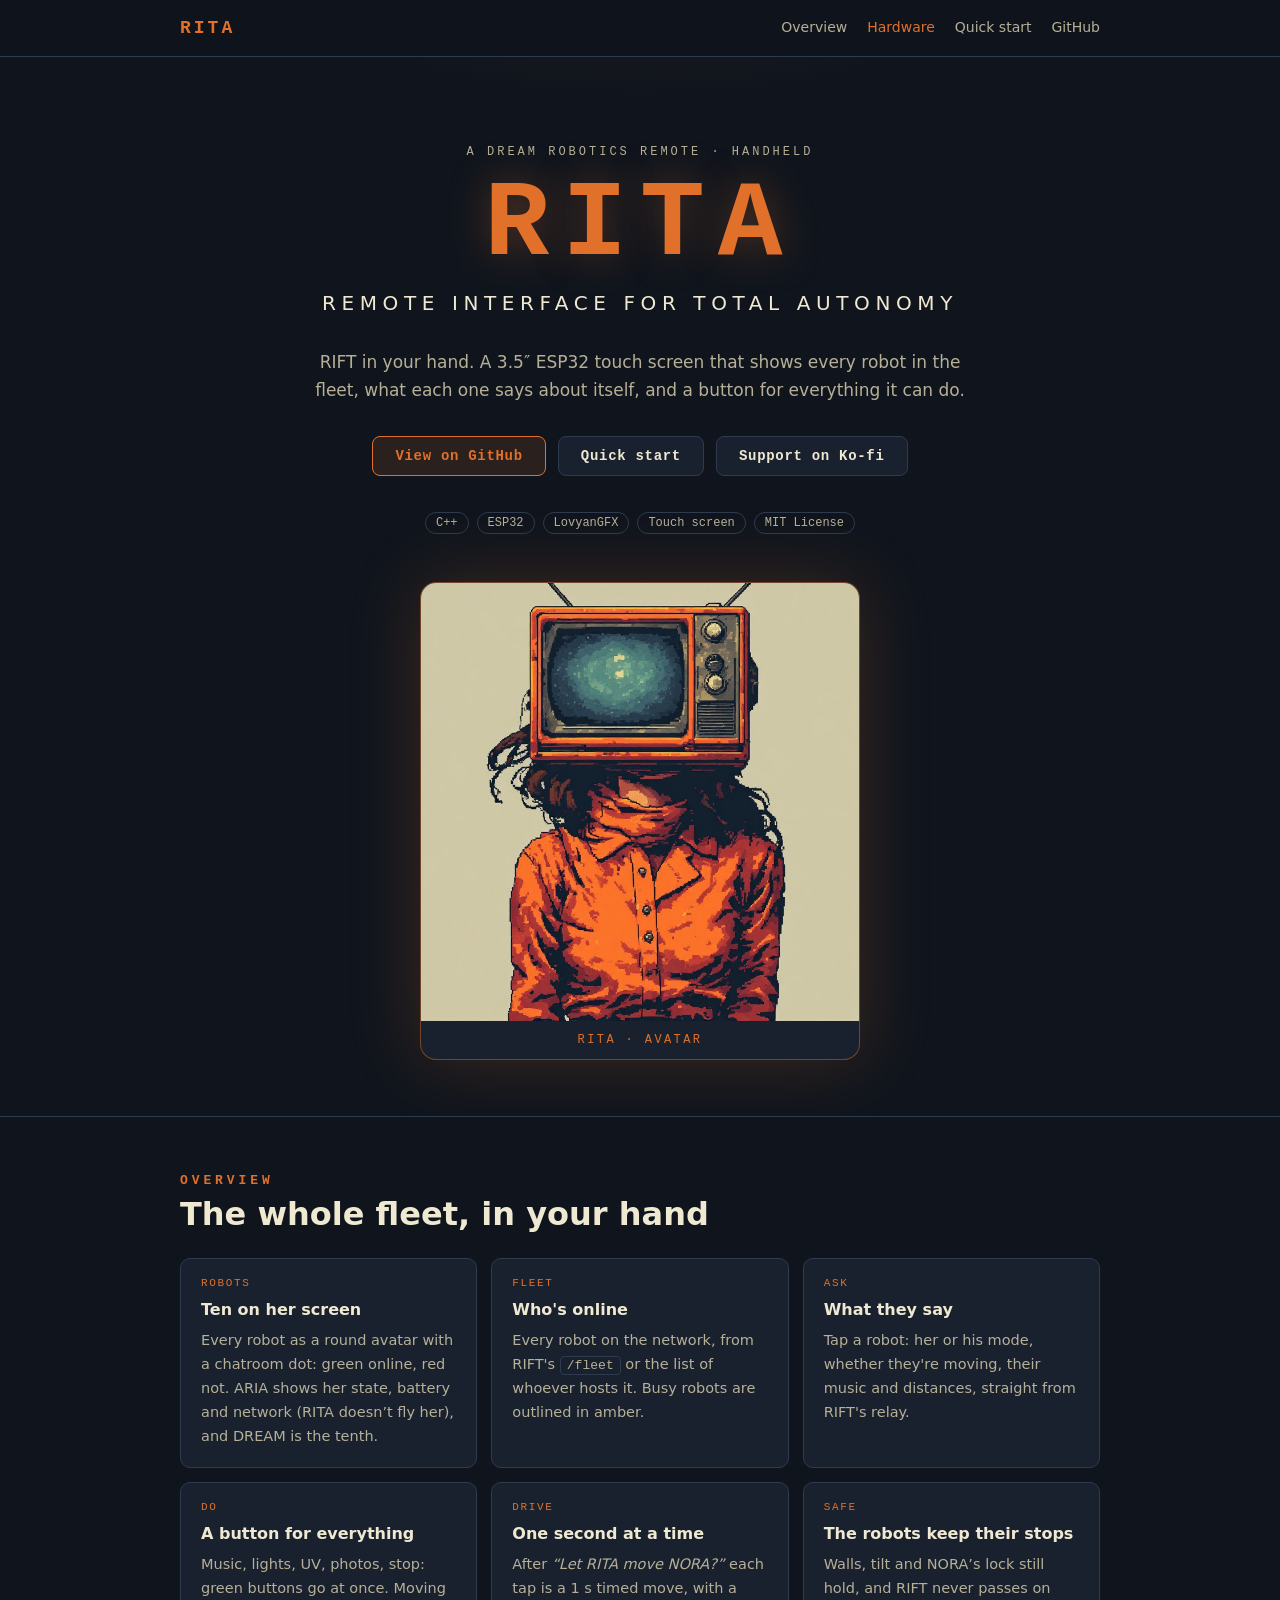
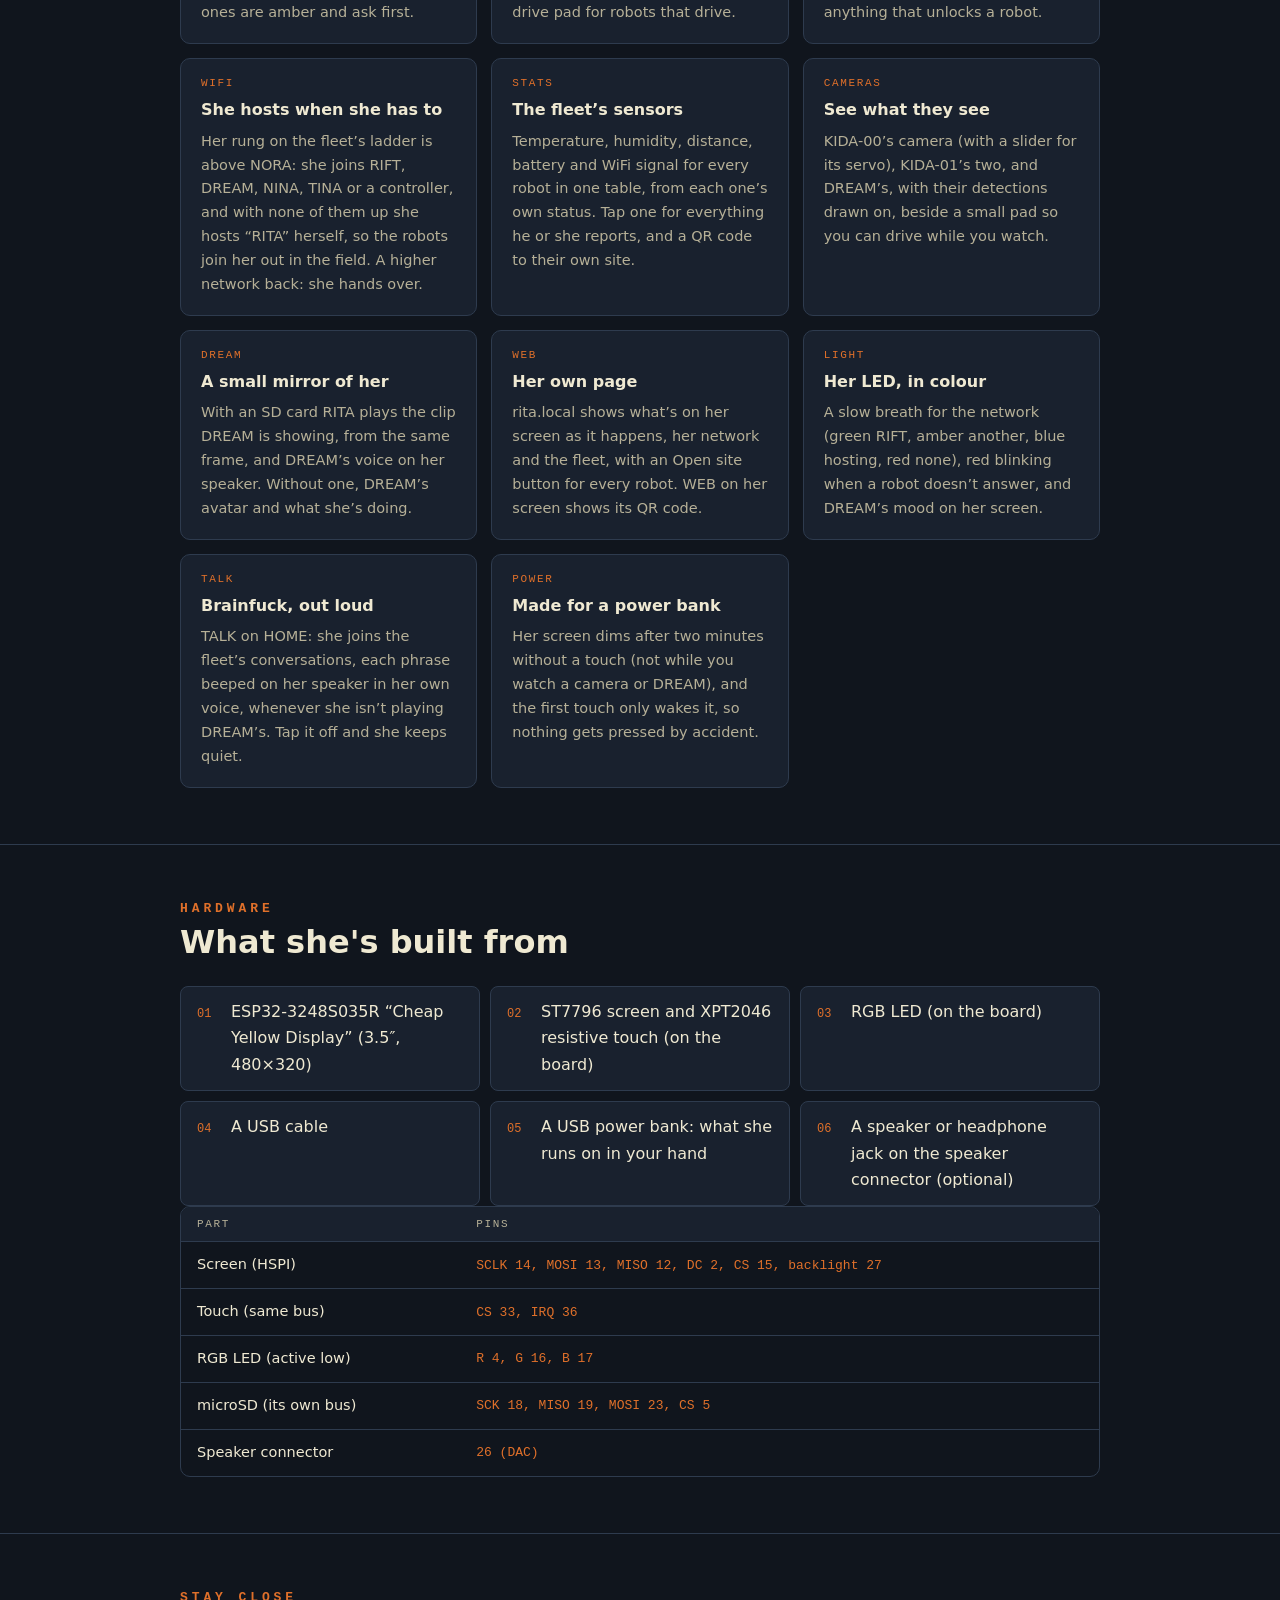
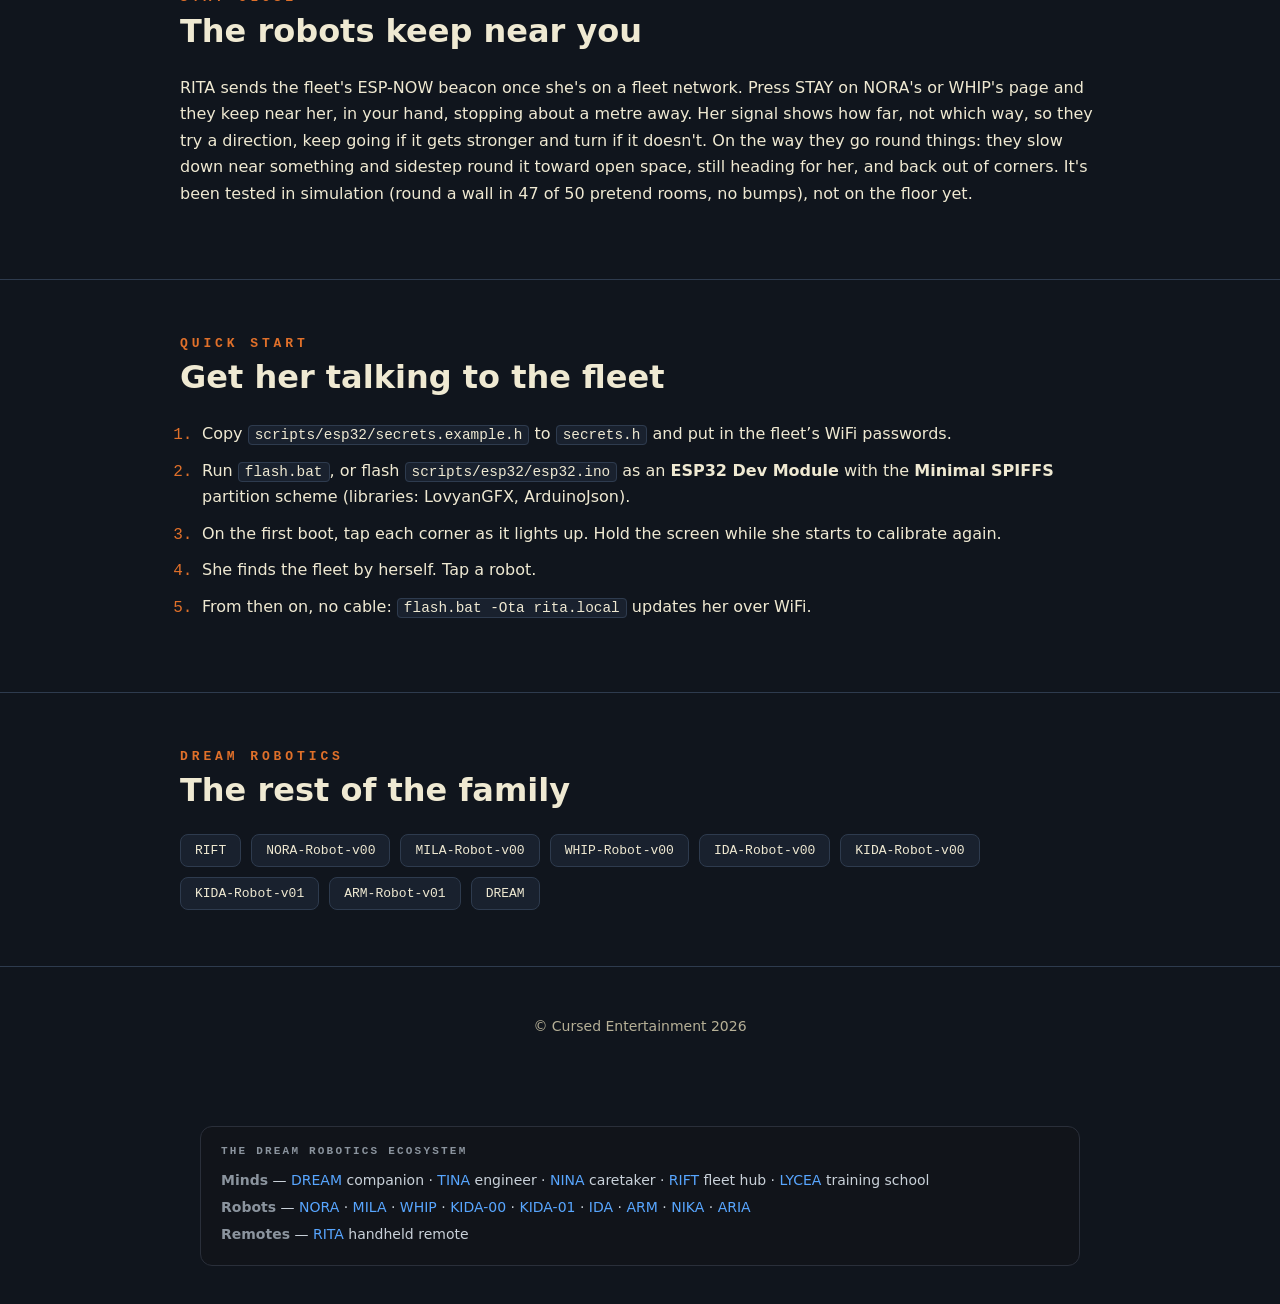
==== commit a7c0c8ad: "Talk, dim and emulator work; talk_bf; docs and screens Co-Authored-By: Claude Opus 5.5 <noreply@anth" ====
--- a/index.html
+++ b/index.html
@@ -55,7 +55,6 @@
 </header>
 
 <main>
-
 <section id="overview">
   <div class="wrap">
     <h2>Overview</h2>
@@ -73,8 +72,8 @@
       </div>
       <div class="card">
         <span class="k">Ask</span>
-        <h4>What it says</h4>
-        <p>Tap a robot: its mode, whether it's moving, its music and its distances, straight from RIFT's relay.</p>
+        <h4>What they say</h4>
+        <p>Tap a robot: her or his mode, whether they're moving, their music and distances, straight from RIFT's relay.</p>
       </div>
       <div class="card">
         <span class="k">Do</span>
@@ -99,7 +98,7 @@
       <div class="card">
         <span class="k">Stats</span>
         <h4>The fleet&rsquo;s sensors</h4>
-        <p>Temperature, humidity, distance, battery and WiFi signal for every robot in one table, from each one&rsquo;s own status. Tap one for everything it reports, and a QR code to its own site.</p>
+        <p>Temperature, humidity, distance, battery and WiFi signal for every robot in one table, from each one&rsquo;s own status. Tap one for everything he or she reports, and a QR code to their own site.</p>
       </div>
       <div class="card">
         <span class="k">Cameras</span>
@@ -120,6 +119,16 @@
         <span class="k">Light</span>
         <h4>Her LED, in colour</h4>
         <p>A slow breath for the network (green RIFT, amber another, blue hosting, red none), red blinking when a robot doesn&rsquo;t answer, and DREAM&rsquo;s mood on her screen.</p>
+      </div>
+      <div class="card">
+        <span class="k">Talk</span>
+        <h4>Brainfuck, out loud</h4>
+        <p>TALK on HOME: she joins the fleet&rsquo;s conversations, each phrase beeped on her speaker in her own voice, whenever she isn&rsquo;t playing DREAM&rsquo;s. Tap it off and she keeps quiet.</p>
+      </div>
+      <div class="card">
+        <span class="k">Power</span>
+        <h4>Made for a power bank</h4>
+        <p>Her screen dims after two minutes without a touch (not while you watch a camera or DREAM), and the first touch only wakes it, so nothing gets pressed by accident.</p>
       </div>
     </div>
   </div>
@@ -134,6 +143,8 @@
       <li><span class="n">02</span> ST7796 screen and XPT2046 resistive touch (on the board)</li>
       <li><span class="n">03</span> RGB LED (on the board)</li>
       <li><span class="n">04</span> A USB cable</li>
+      <li><span class="n">05</span> A USB power bank: what she runs on in your hand</li>
+      <li><span class="n">06</span> A speaker or headphone jack on the speaker connector (optional)</li>
     </ol>
     <div class="table-wrap">
       <table>
@@ -150,6 +161,14 @@
   </div>
 </section>
 
+<section id="stay">
+  <div class="wrap">
+    <h2>Stay close</h2>
+    <h3 class="title">The robots keep near you</h3>
+    <p>RITA sends the fleet's ESP-NOW beacon once she's on a fleet network. Press STAY on NORA's or WHIP's page and they keep near her, in your hand, stopping about a metre away. Her signal shows how far, not which way, so they try a direction, keep going if it gets stronger and turn if it doesn't. On the way they go round things: they slow down near something and sidestep round it toward open space, still heading for her, and back out of corners. It's been tested in simulation (round a wall in 47 of 50 pretend rooms, no bumps), not on the floor yet.</p>
+  </div>
+</section>
+
 <section id="quickstart">
   <div class="wrap">
     <h2>Quick start</h2>
@@ -161,14 +180,6 @@
       <li>She finds the fleet by herself. Tap a robot.</li>
       <li>From then on, no cable: <code>flash.bat -Ota rita.local</code> updates her over WiFi.</li>
     </ol>
-  </div>
-</section>
-
-<section id="stay">
-  <div class="wrap">
-    <h2>Stay close</h2>
-    <h3 class="title">The robots keep near you</h3>
-    <p>RITA sends the fleet's ESP-NOW beacon once she's on a fleet network. Press STAY on NORA's or WHIP's page and they keep near her, in your hand, stopping about a metre away. Her signal shows how far, not which way, so they try a direction, keep going if it gets stronger and turn if it doesn't. On the way they go round things: they slow down near something and sidestep round it toward open space, still heading for her, and back out of corners. It's been tested in simulation (round a wall in 47 of 50 pretend rooms, no bumps), not on the floor yet.</p>
   </div>
 </section>
 
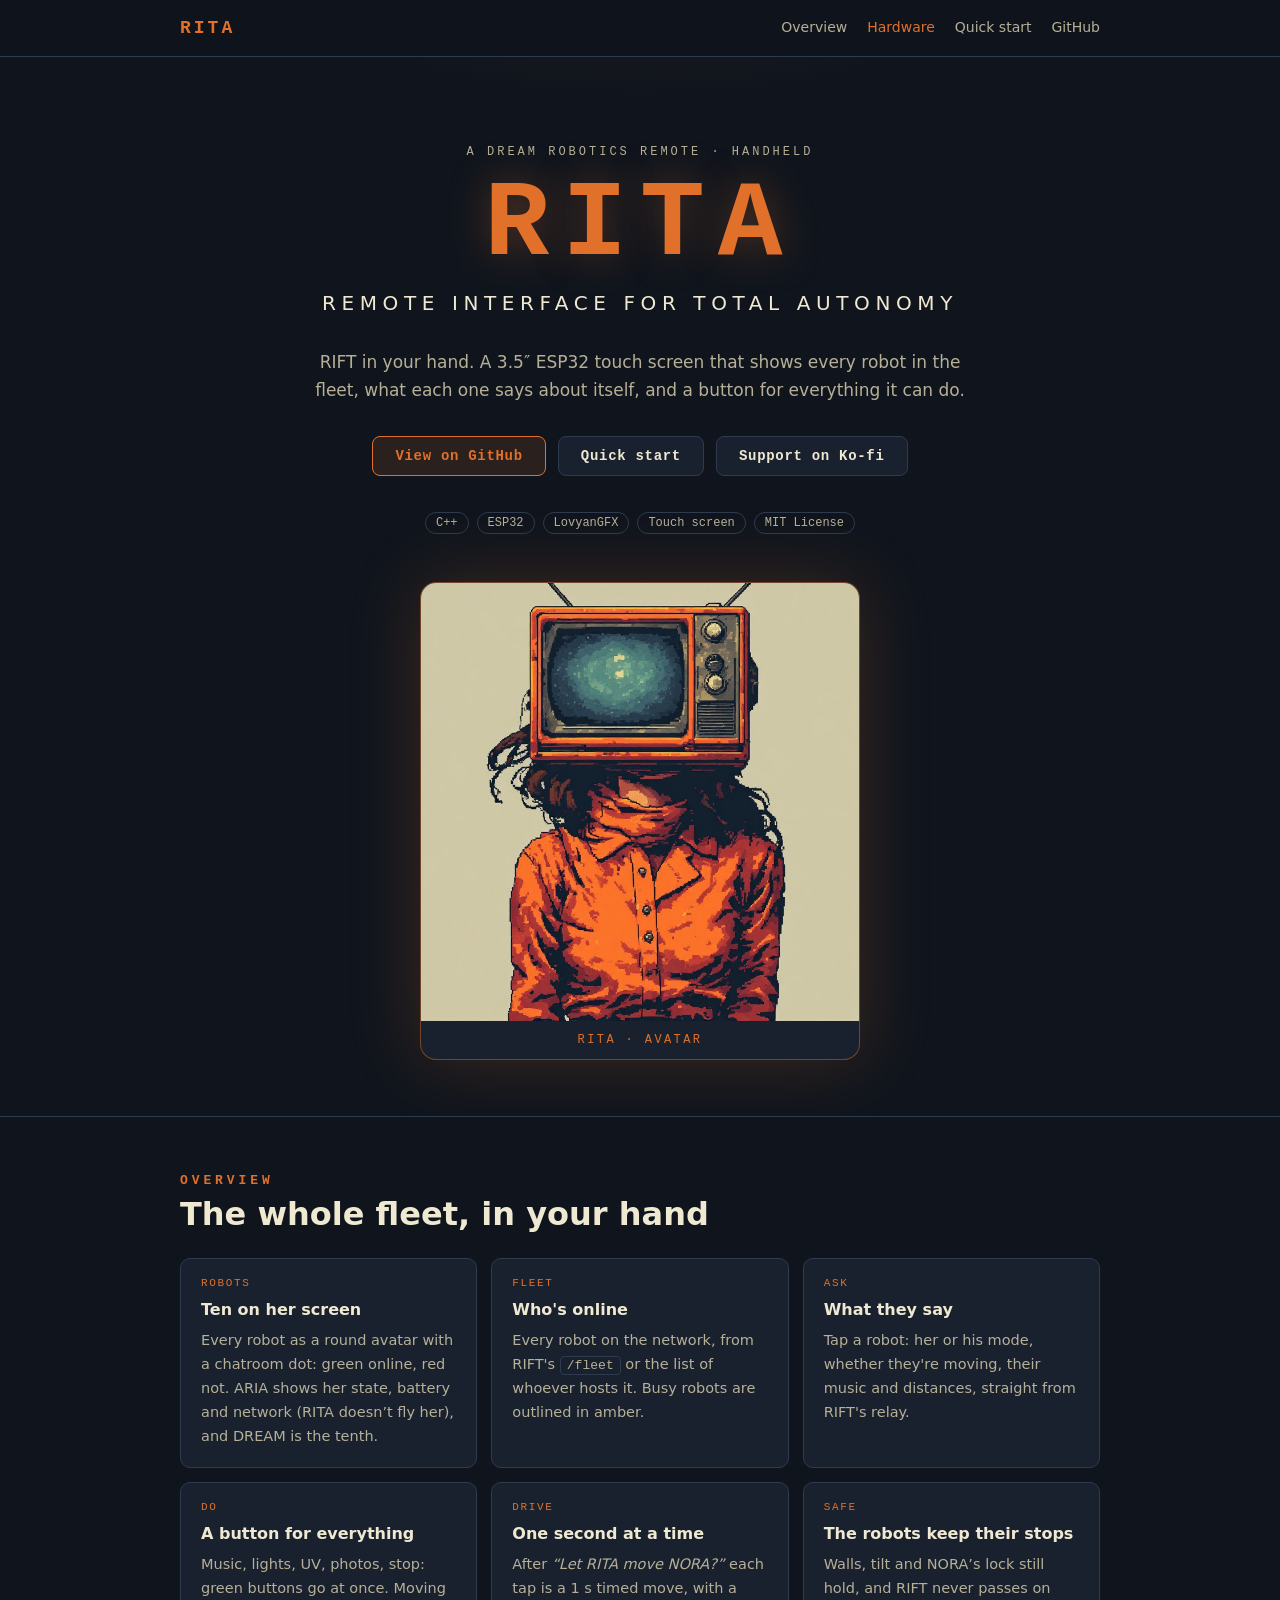
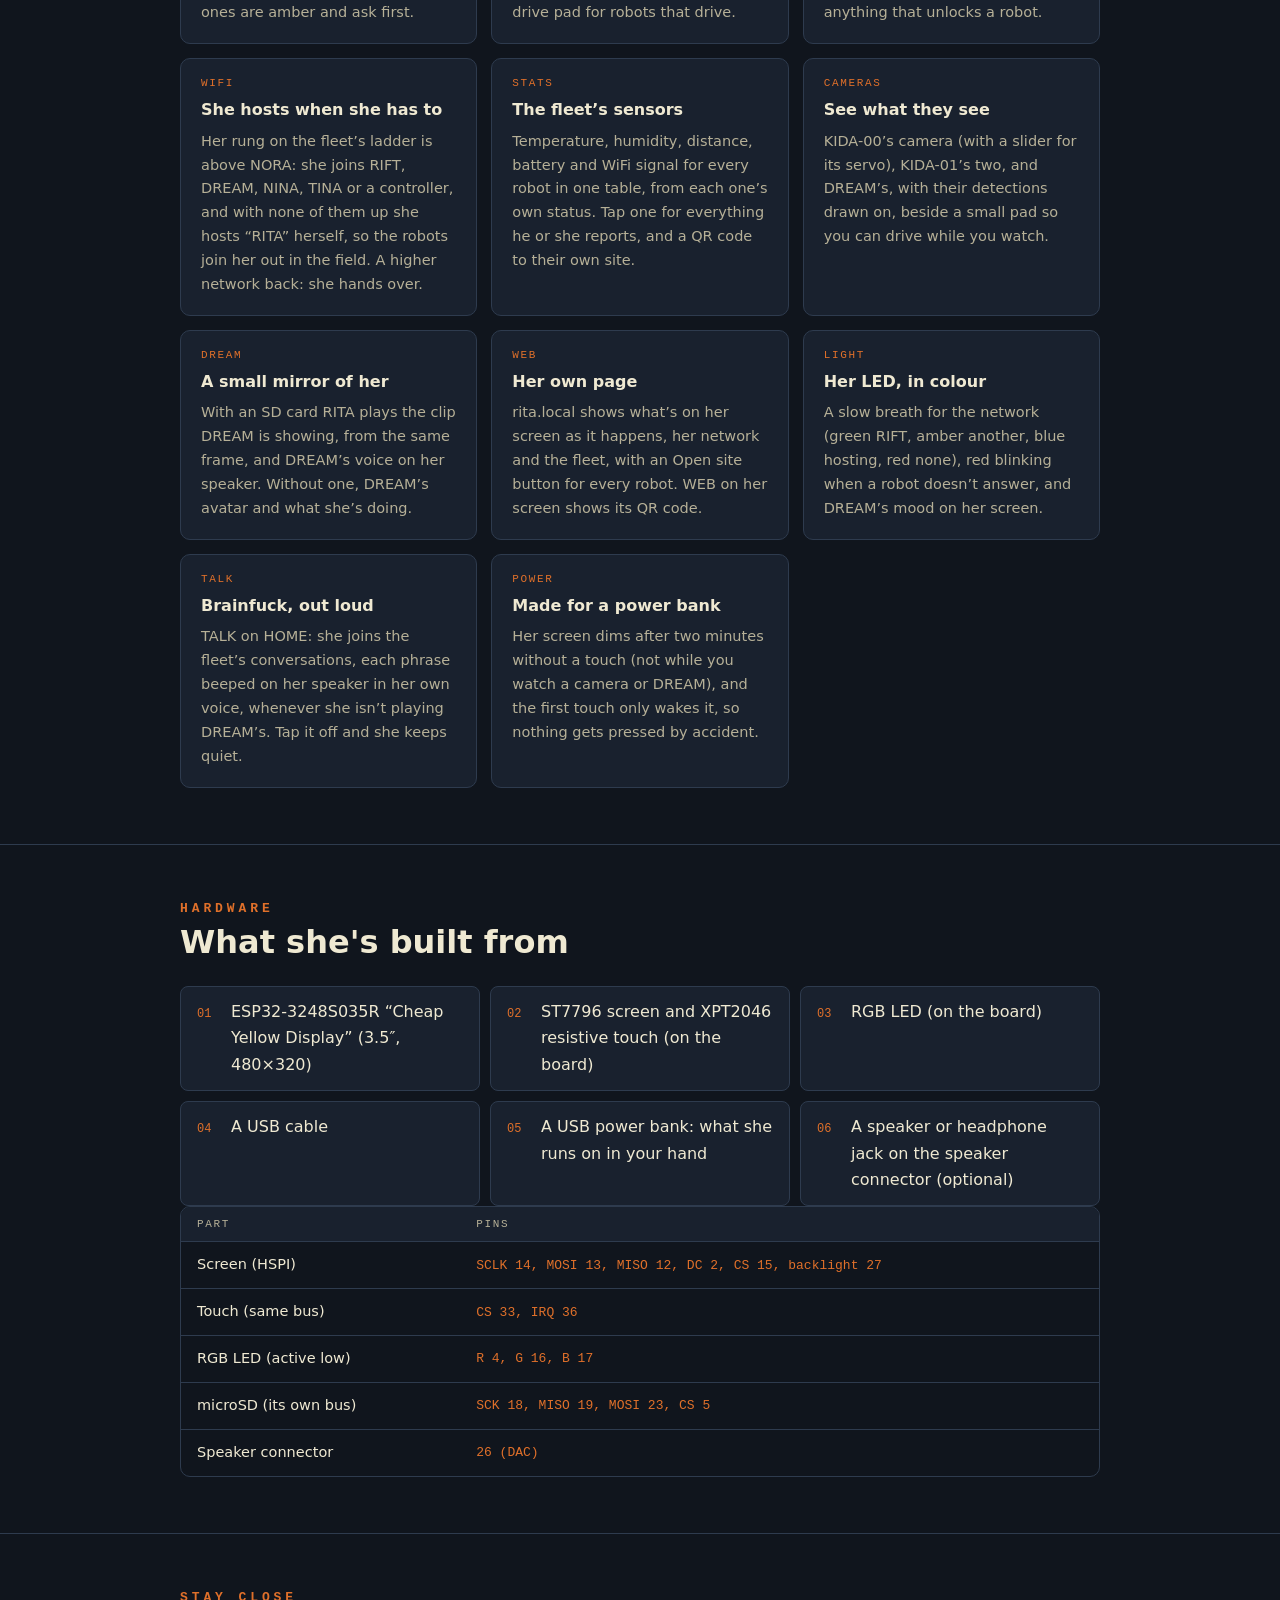
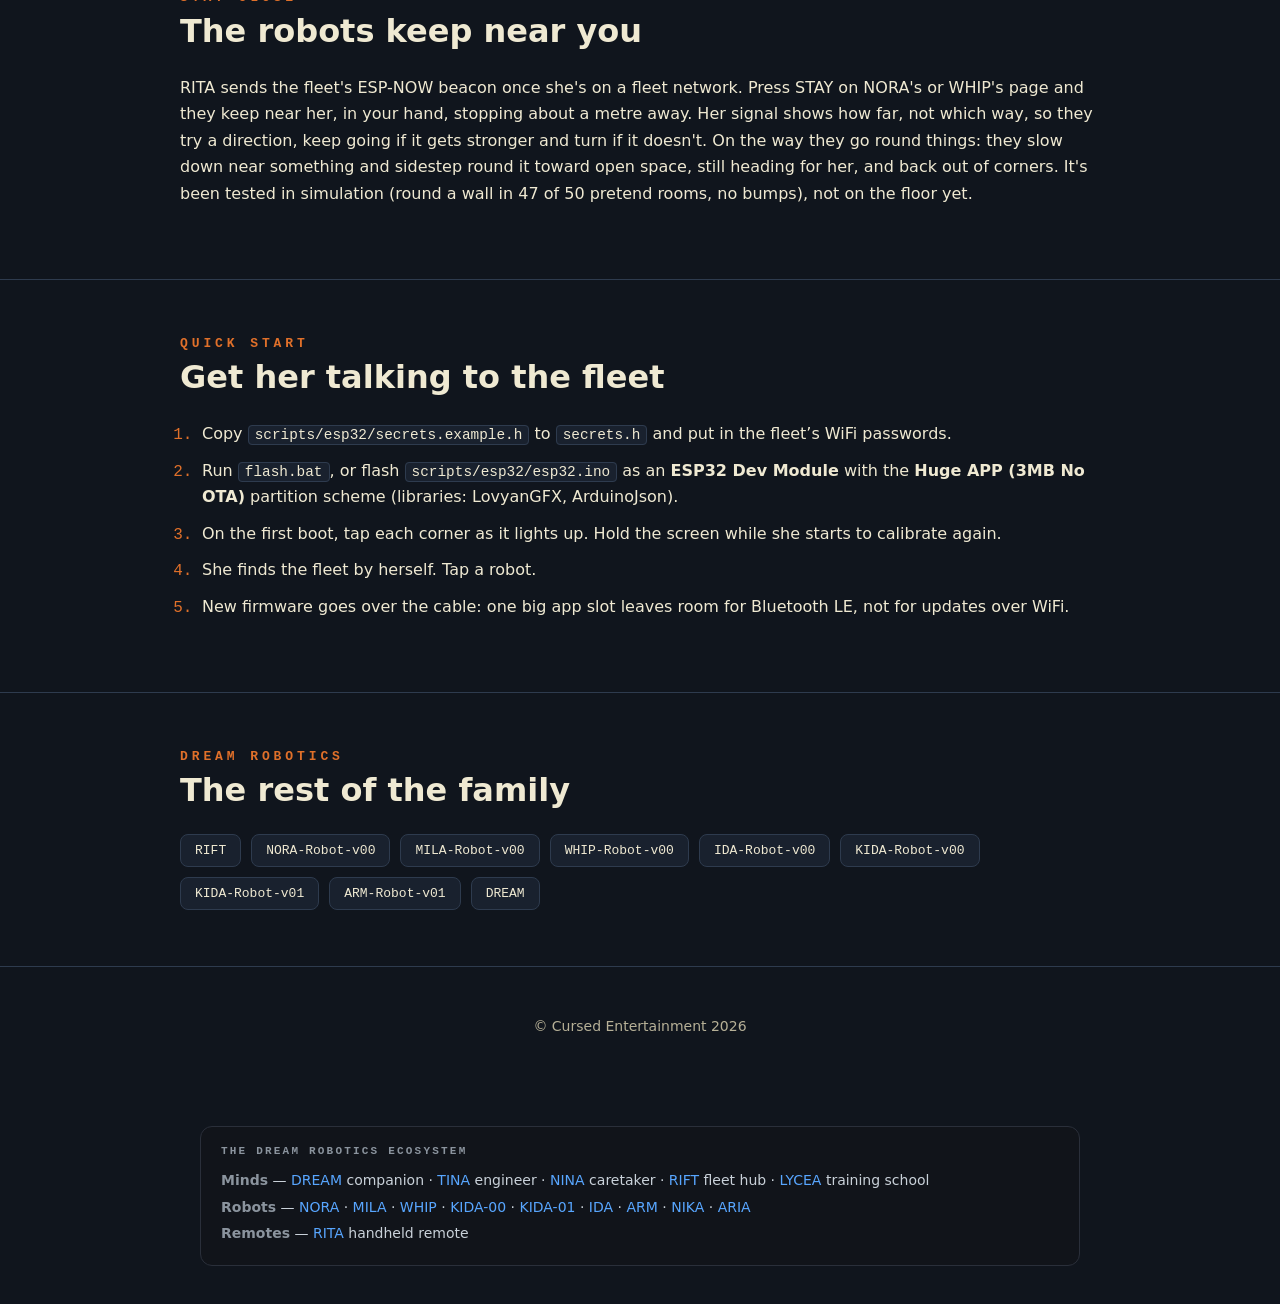
==== commit d81b3efa: "How far the selected robot is: ESP-NOW + Bluetooth LE beacons on DRIVE - fleet_near.h / fleet_near_b" ====
--- a/index.html
+++ b/index.html
@@ -175,10 +175,10 @@
     <h3 class="title">Get her talking to the fleet</h3>
     <ol class="steps">
       <li>Copy <code>scripts/esp32/secrets.example.h</code> to <code>secrets.h</code> and put in the fleet&rsquo;s WiFi passwords.</li>
-      <li>Run <code>flash.bat</code>, or flash <code>scripts/esp32/esp32.ino</code> as an <b>ESP32 Dev Module</b> with the <b>Minimal SPIFFS</b> partition scheme (libraries: LovyanGFX, ArduinoJson).</li>
+      <li>Run <code>flash.bat</code>, or flash <code>scripts/esp32/esp32.ino</code> as an <b>ESP32 Dev Module</b> with the <b>Huge APP (3MB No OTA)</b> partition scheme (libraries: LovyanGFX, ArduinoJson).</li>
       <li>On the first boot, tap each corner as it lights up. Hold the screen while she starts to calibrate again.</li>
       <li>She finds the fleet by herself. Tap a robot.</li>
-      <li>From then on, no cable: <code>flash.bat -Ota rita.local</code> updates her over WiFi.</li>
+      <li>New firmware goes over the cable: one big app slot leaves room for Bluetooth LE, not for updates over WiFi.</li>
     </ol>
   </div>
 </section>
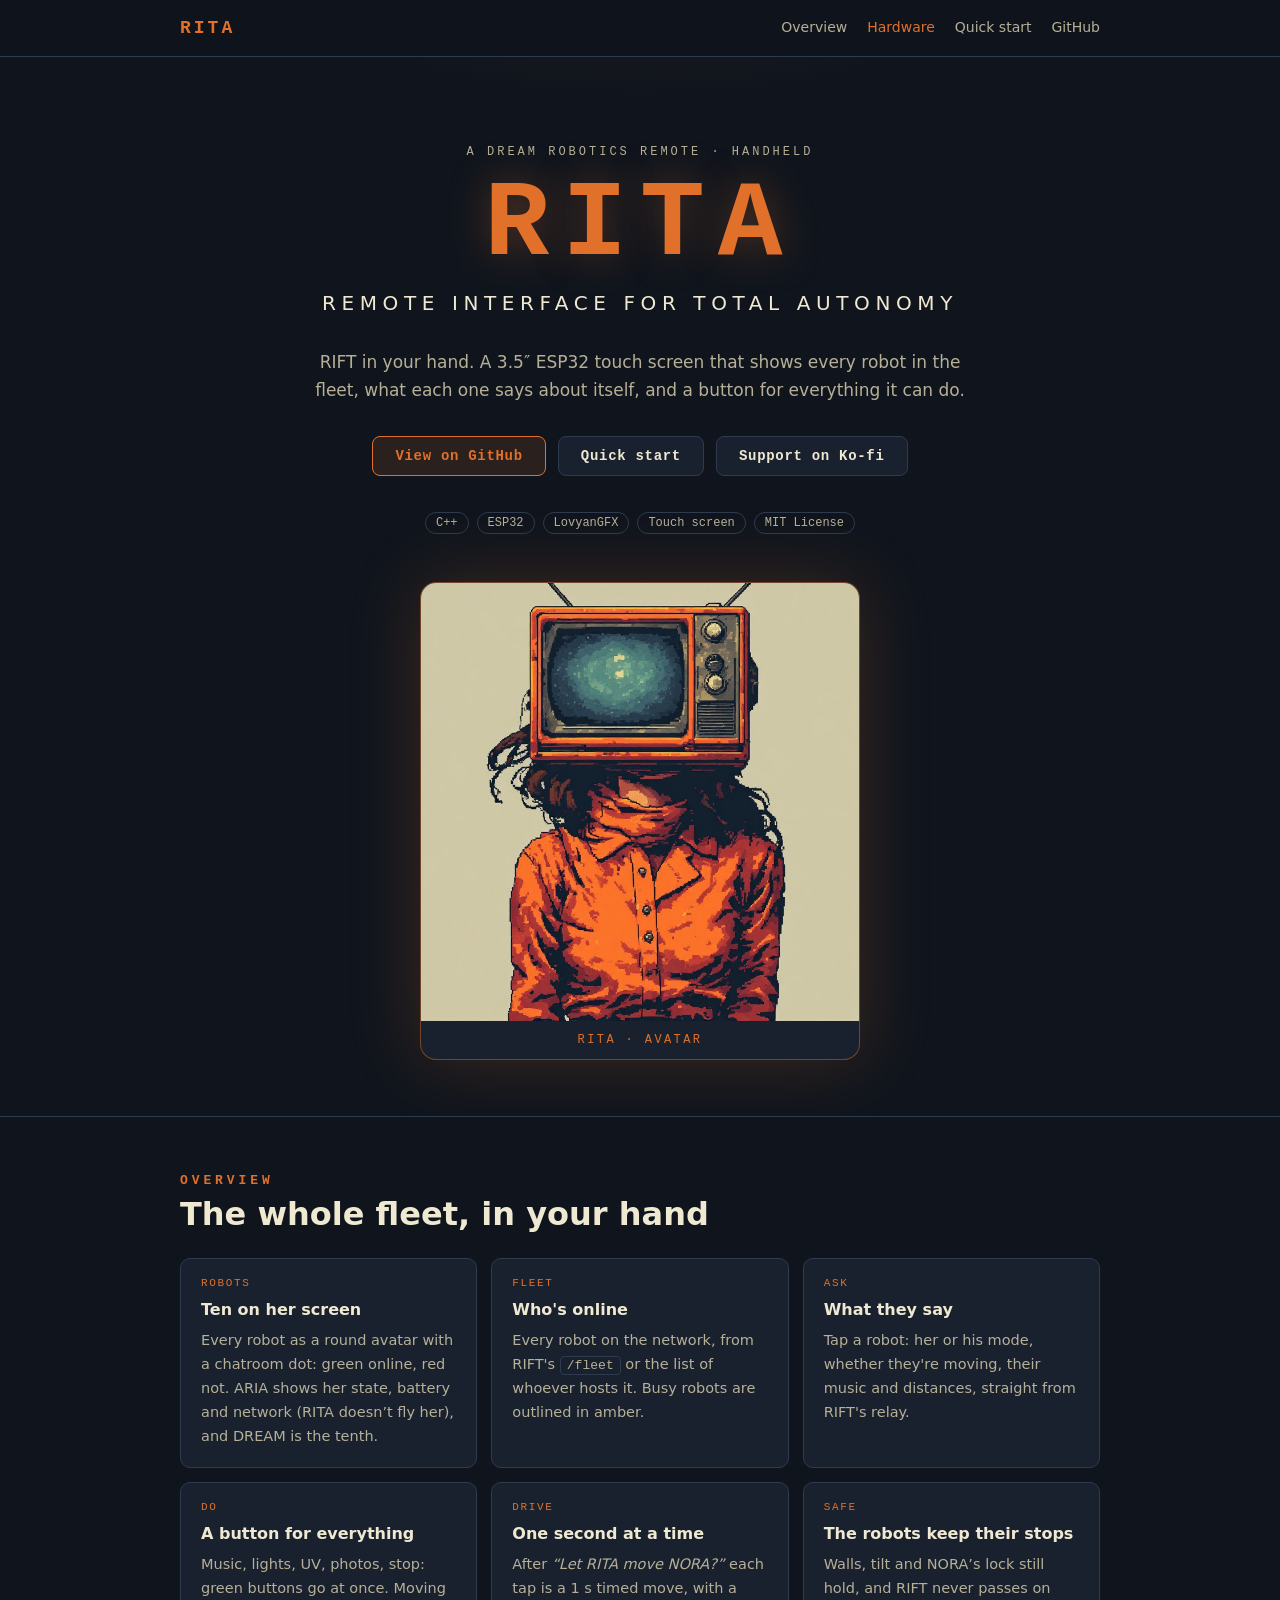
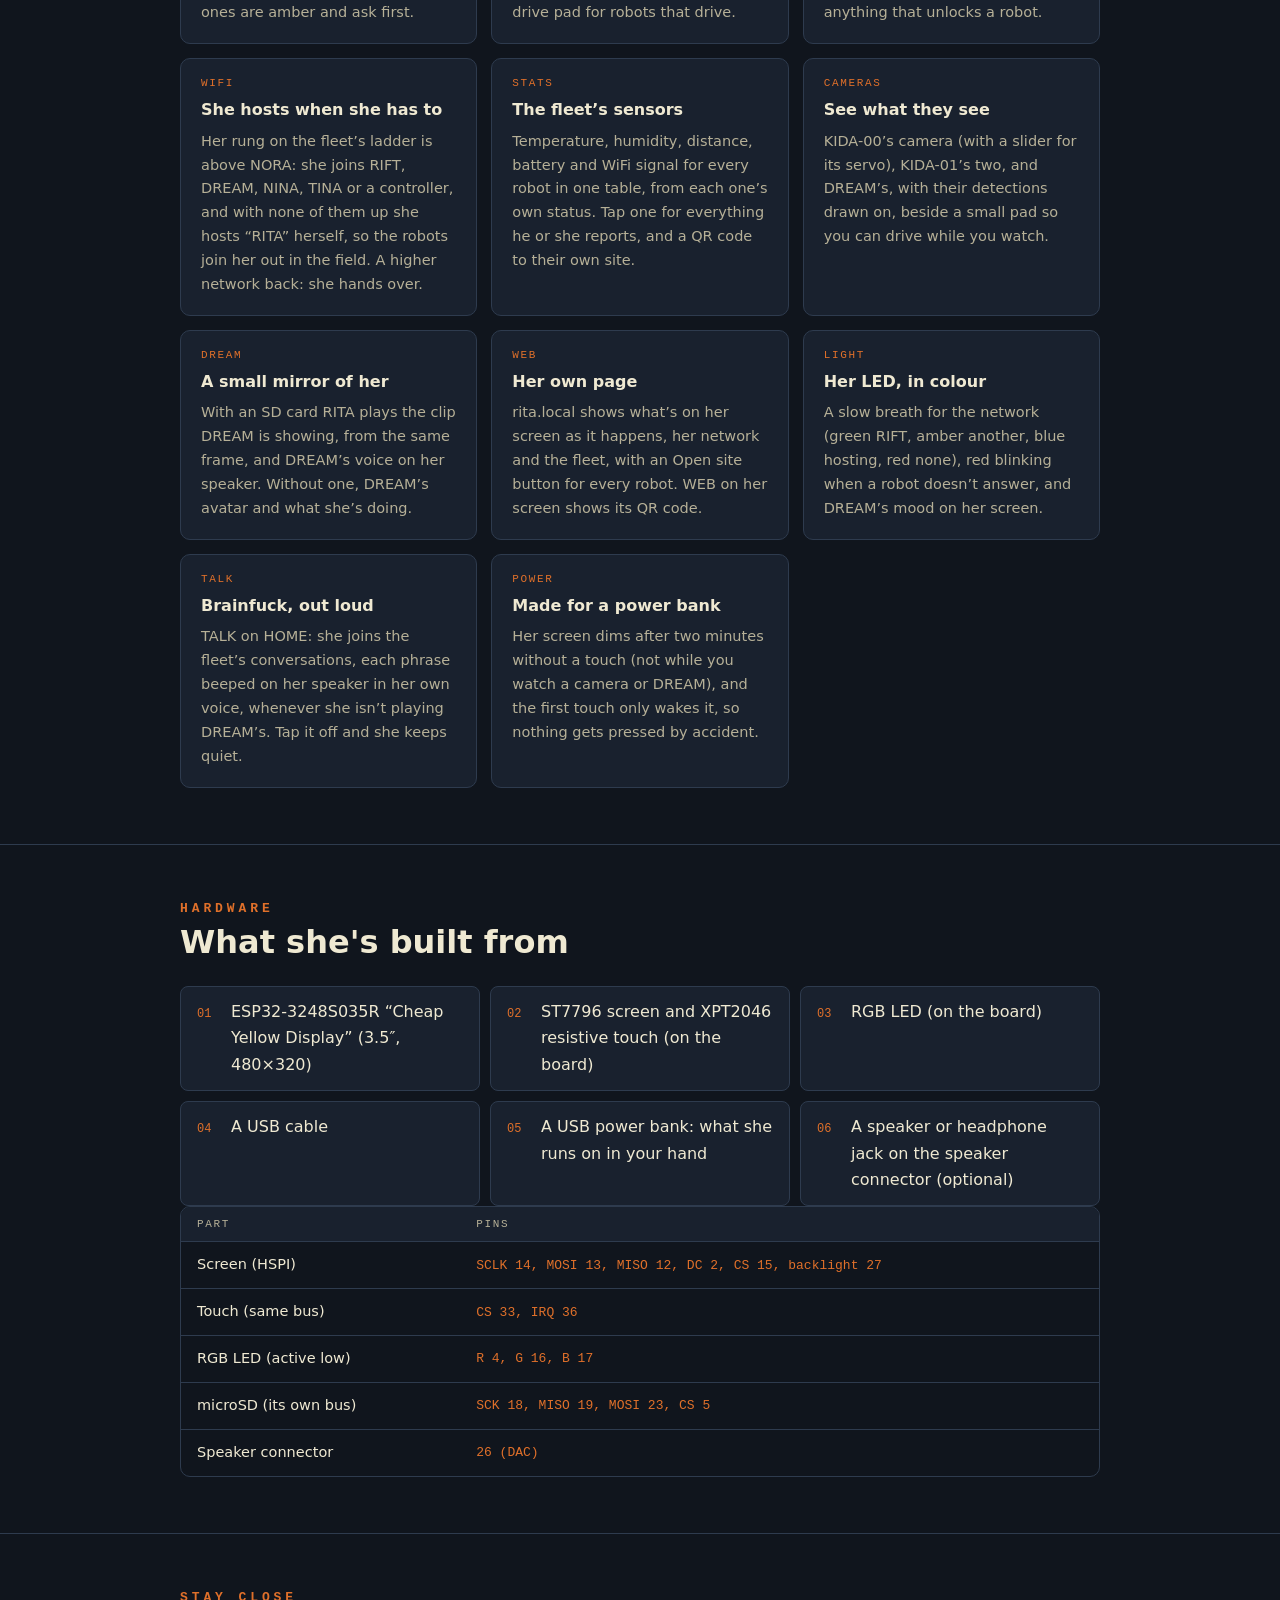
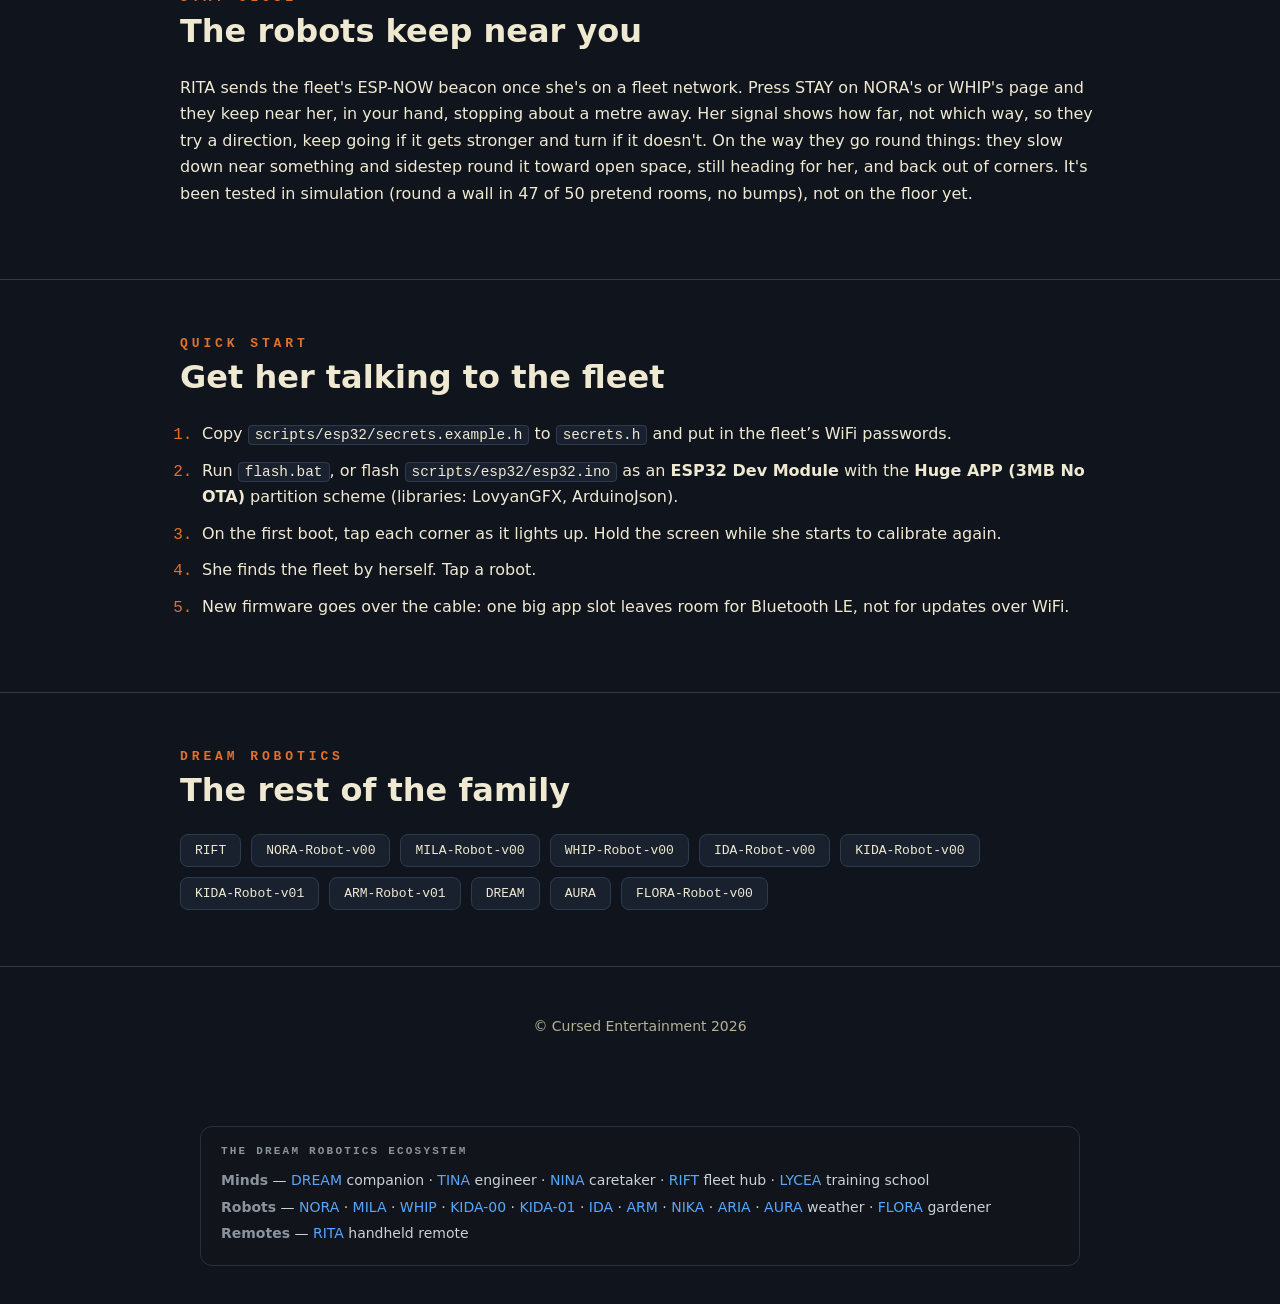
==== commit 606d5bbe: "AURA (weather) and FLORA (gardener) join the fleet: README avatars, ecosystem list, site Co-Authored" ====
--- a/index.html
+++ b/index.html
@@ -197,6 +197,8 @@
       <a href="https://github.com/CursedPrograms/KIDA-Robot-v01">KIDA-Robot-v01</a>
       <a href="https://github.com/CursedPrograms/ARM-Robot-v01">ARM-Robot-v01</a>
       <a href="https://github.com/CursedPrograms/DREAM">DREAM</a>
+      <a href="https://github.com/CursedPrograms/AURA">AURA</a>
+      <a href="https://github.com/CursedPrograms/FLORA-Robot-v00">FLORA-Robot-v00</a>
     </div>
   </div>
 </section>
@@ -210,7 +212,7 @@
 <section class="eco">
   <div class="eco-title">The DREAM Robotics ecosystem</div>
   <div><strong>Minds</strong> — <a href="https://cursedprograms.github.io/DREAM/">DREAM</a> companion · <a href="https://cursedprograms.github.io/TINA/">TINA</a> engineer · <a href="https://cursedprograms.github.io/NINA/">NINA</a> caretaker · <a href="https://cursedprograms.github.io/RIFT/">RIFT</a> fleet hub · <a href="https://github.com/CursedPrograms/LYCEA">LYCEA</a> training school</div>
-  <div><strong>Robots</strong> — <a href="https://cursedprograms.github.io/NORA-Robot-v00/">NORA</a> · <a href="https://cursedprograms.github.io/MILA-Robot-v00/">MILA</a> · <a href="https://cursedprograms.github.io/WHIP-Robot-v00/">WHIP</a> · <a href="https://cursedprograms.github.io/KIDA-Robot-v00/">KIDA-00</a> · <a href="https://cursedprograms.github.io/KIDA-Robot-v01/">KIDA-01</a> · <a href="https://cursedprograms.github.io/IDA-Robot-v00/">IDA</a> · <a href="https://cursedprograms.github.io/ARM-Robot-v01/">ARM</a> · <a href="https://cursedprograms.github.io/NIKA-Robot-v00/">NIKA</a> · <a href="https://cursedprograms.github.io/ARIA-Robot-v00/">ARIA</a></div>
+  <div><strong>Robots</strong> — <a href="https://cursedprograms.github.io/NORA-Robot-v00/">NORA</a> · <a href="https://cursedprograms.github.io/MILA-Robot-v00/">MILA</a> · <a href="https://cursedprograms.github.io/WHIP-Robot-v00/">WHIP</a> · <a href="https://cursedprograms.github.io/KIDA-Robot-v00/">KIDA-00</a> · <a href="https://cursedprograms.github.io/KIDA-Robot-v01/">KIDA-01</a> · <a href="https://cursedprograms.github.io/IDA-Robot-v00/">IDA</a> · <a href="https://cursedprograms.github.io/ARM-Robot-v01/">ARM</a> · <a href="https://cursedprograms.github.io/NIKA-Robot-v00/">NIKA</a> · <a href="https://cursedprograms.github.io/ARIA-Robot-v00/">ARIA</a> · <a href="https://cursedprograms.github.io/AURA/">AURA</a> weather · <a href="https://cursedprograms.github.io/FLORA-Robot-v00/">FLORA</a> gardener</div>
   <div><strong>Remotes</strong> — <a href="https://cursedprograms.github.io/RITA/">RITA</a> handheld remote</div>
 </section>
 <!-- DREAM-ECOSYSTEM:END -->
